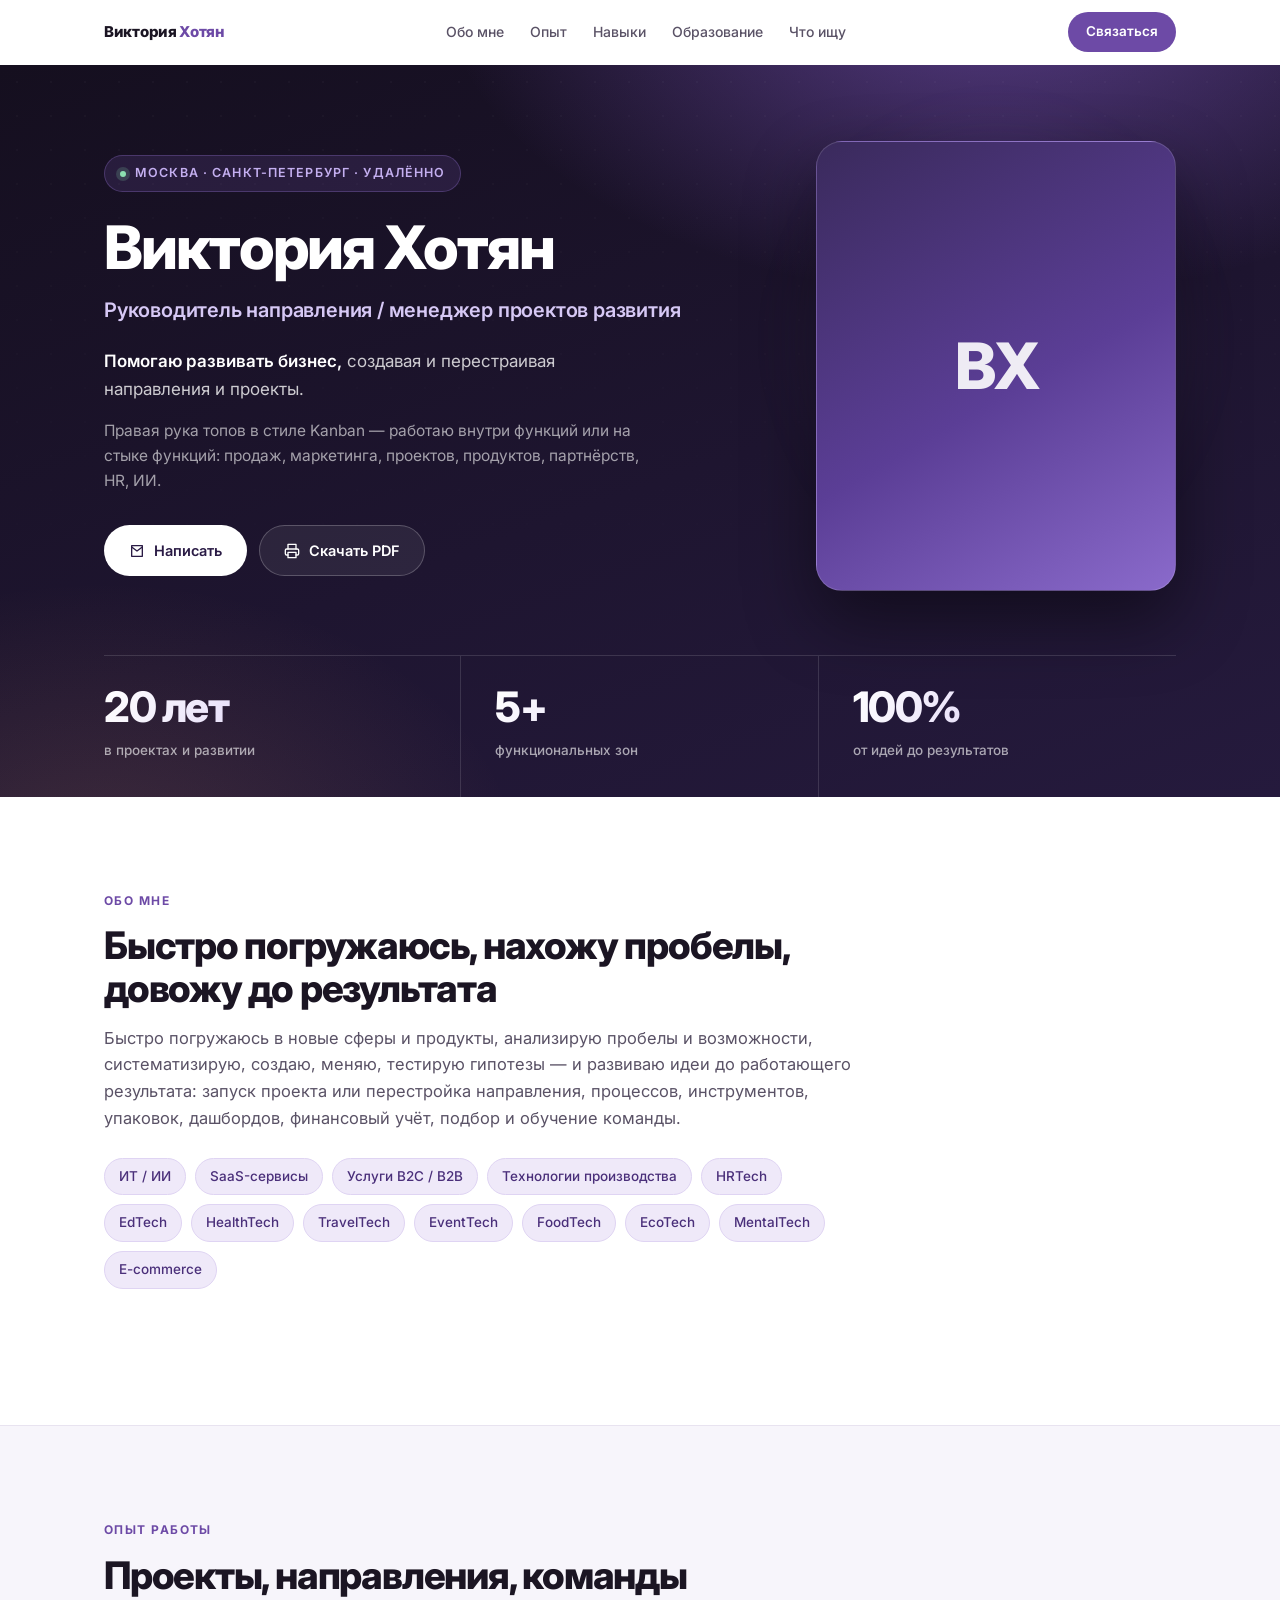
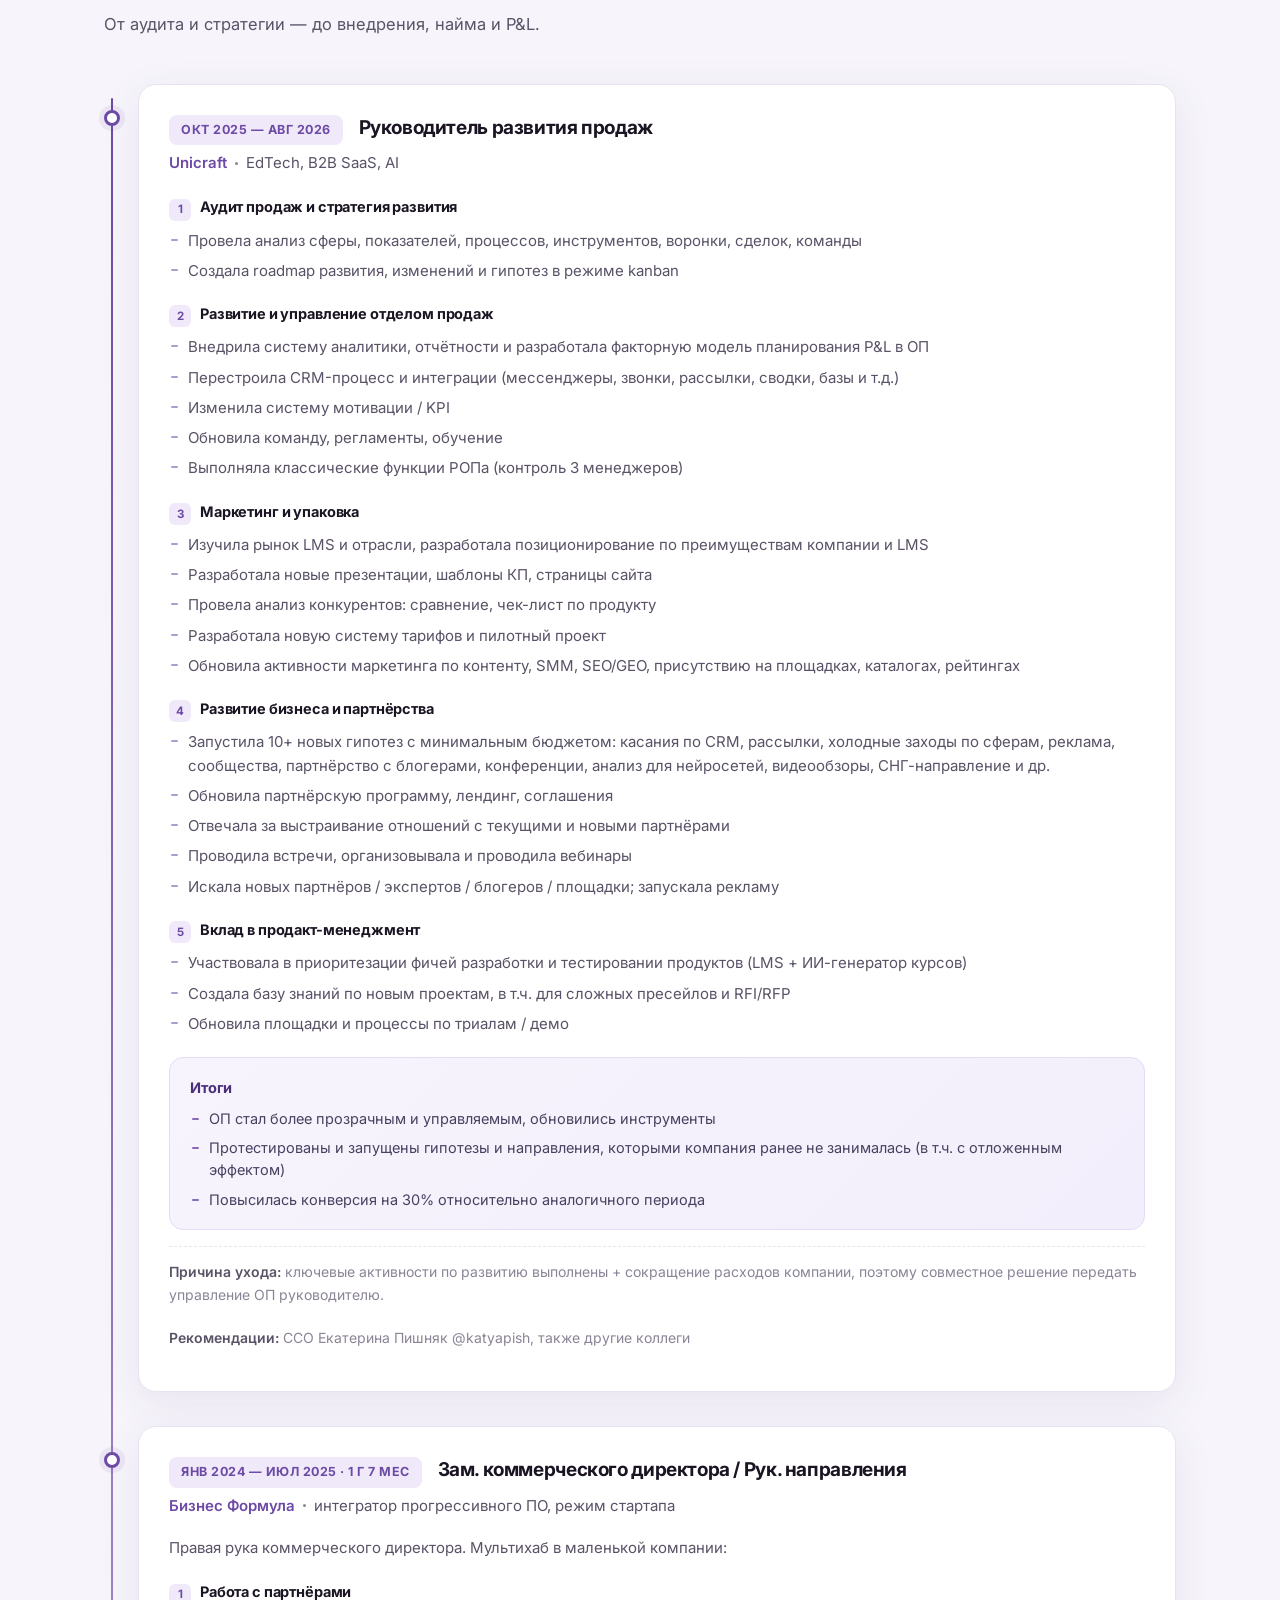
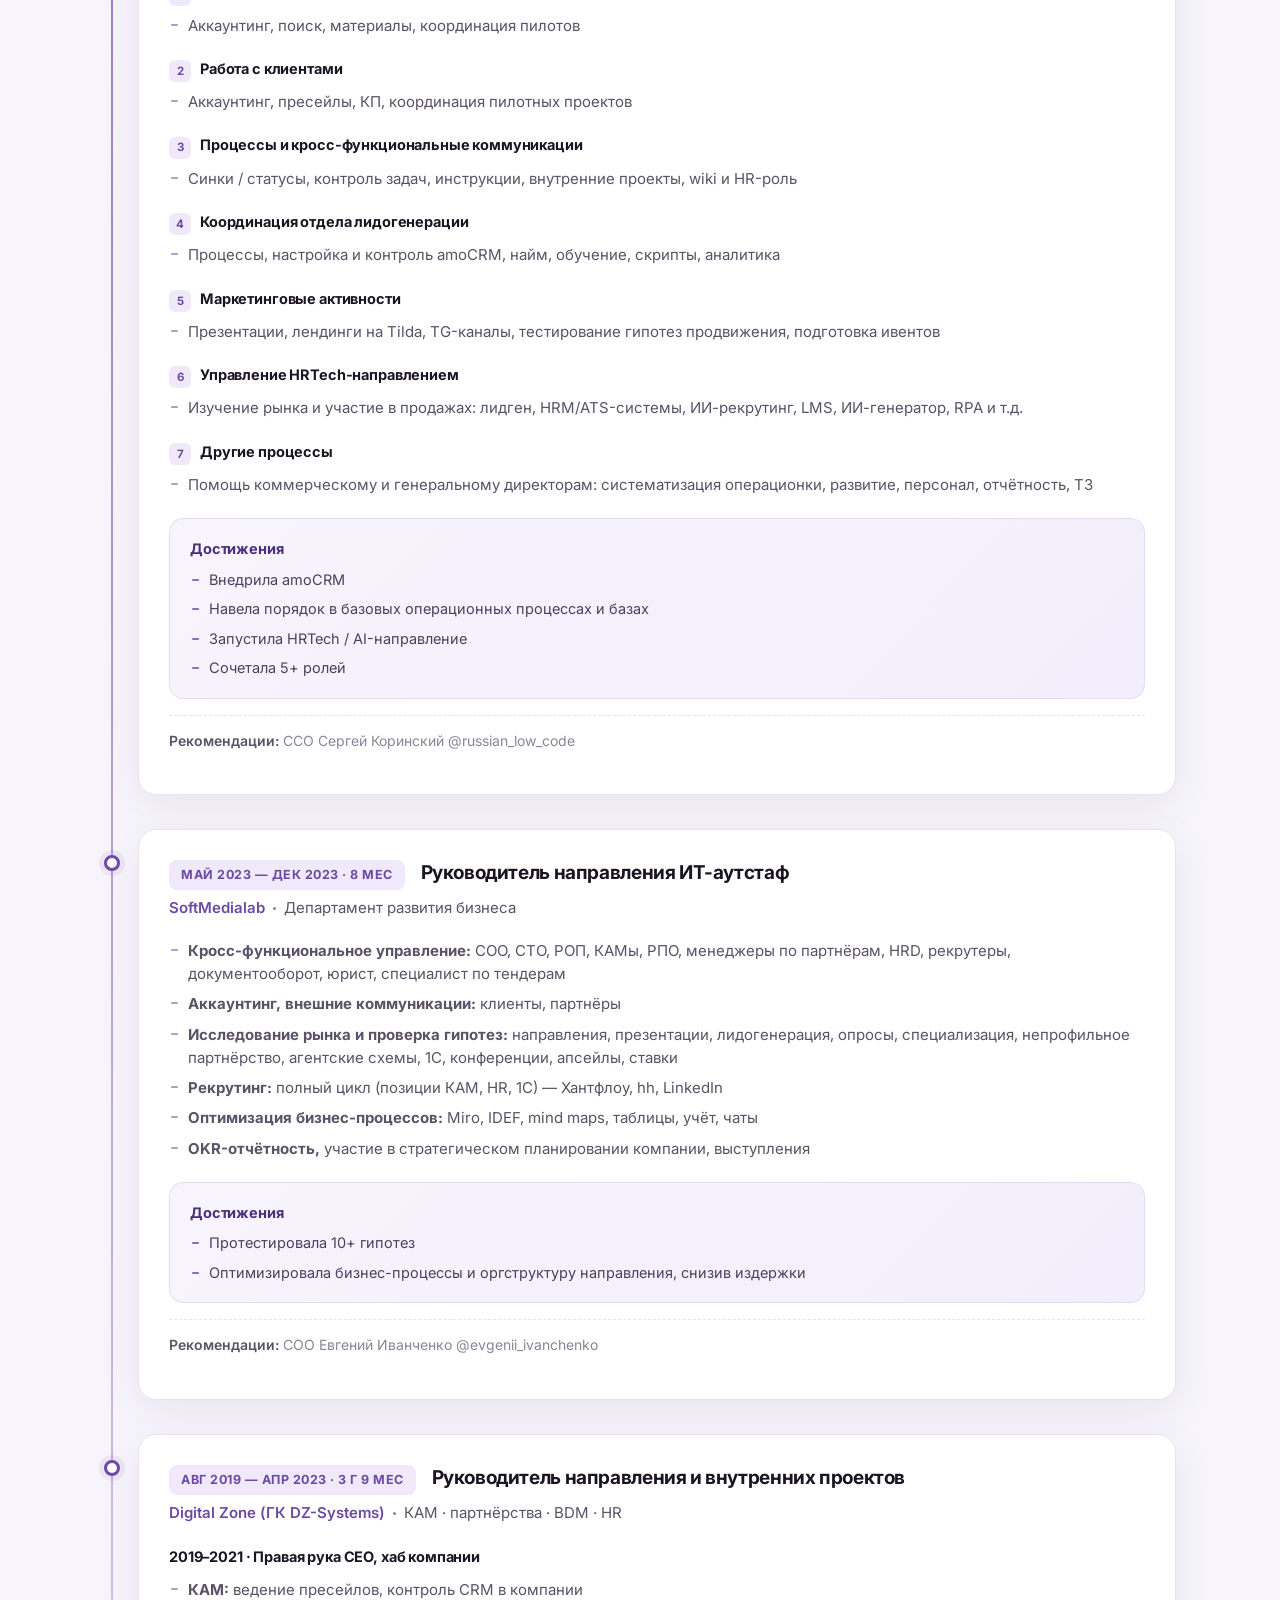
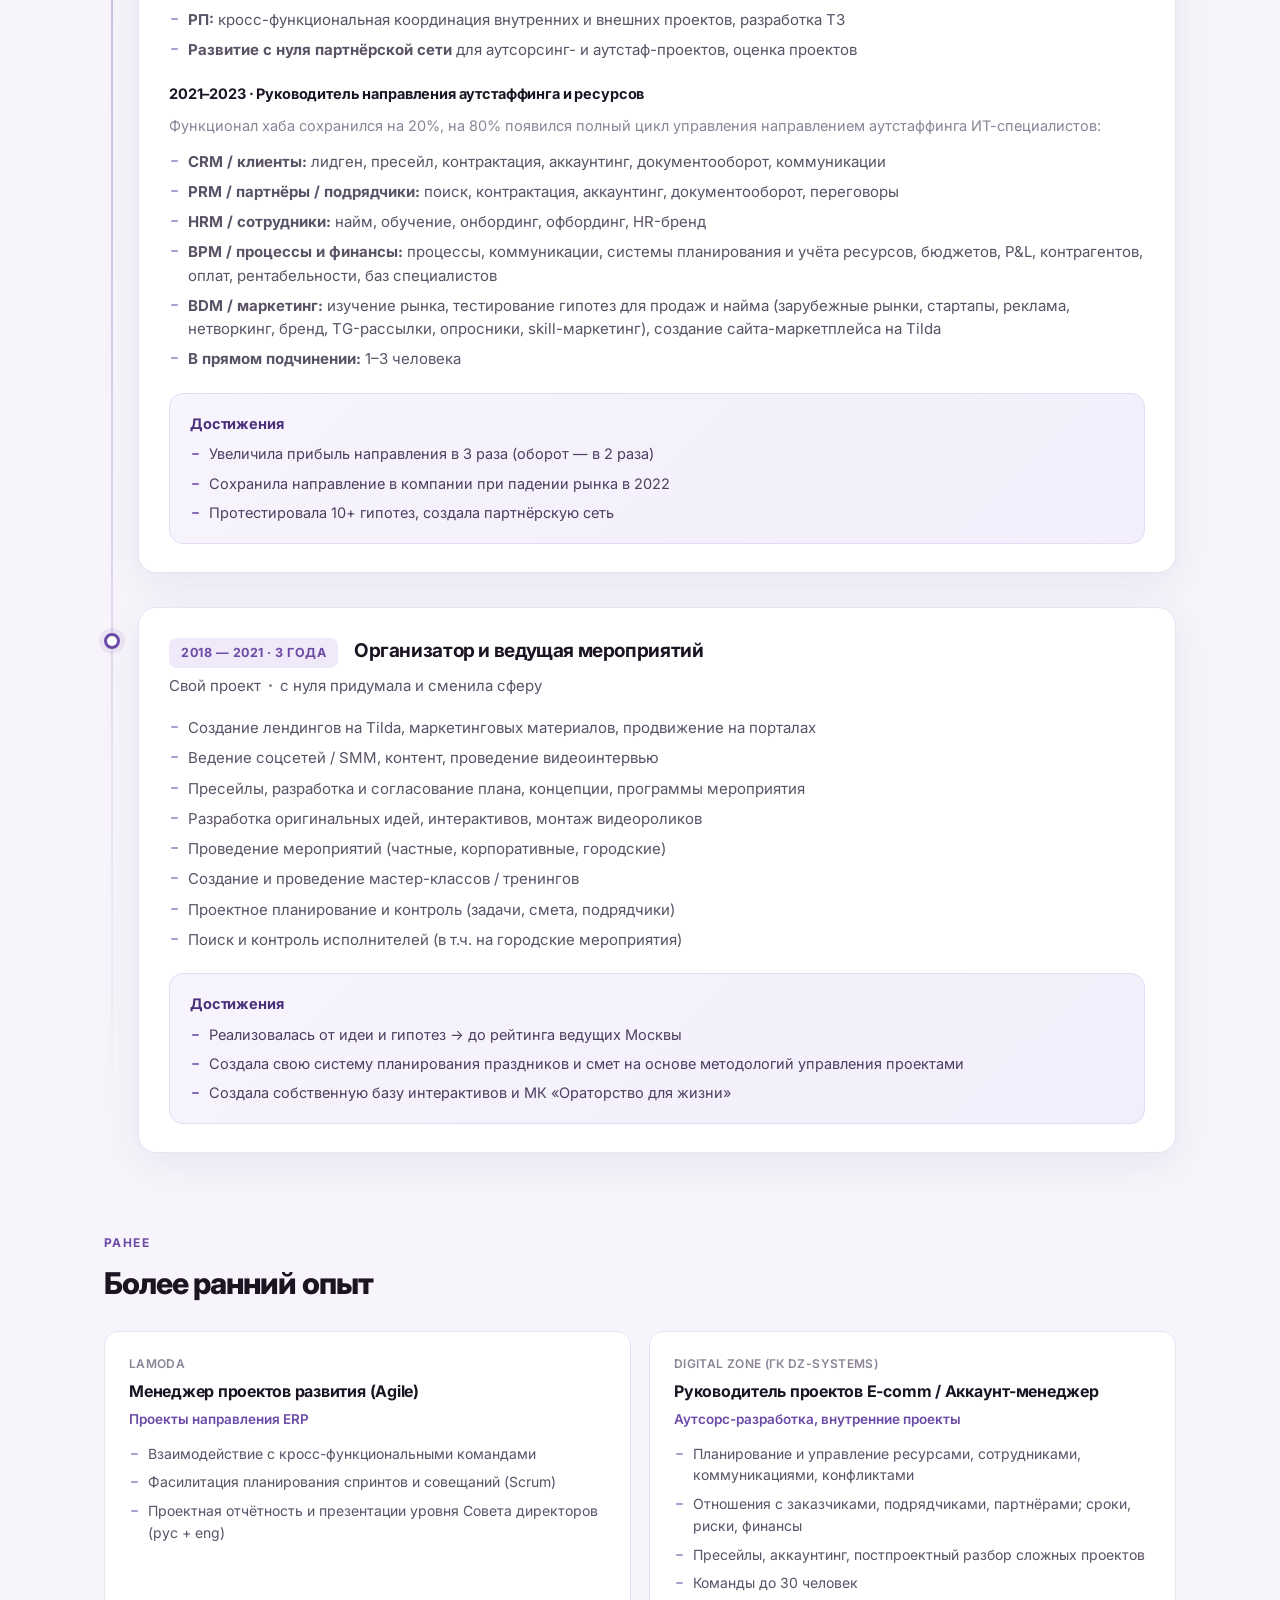
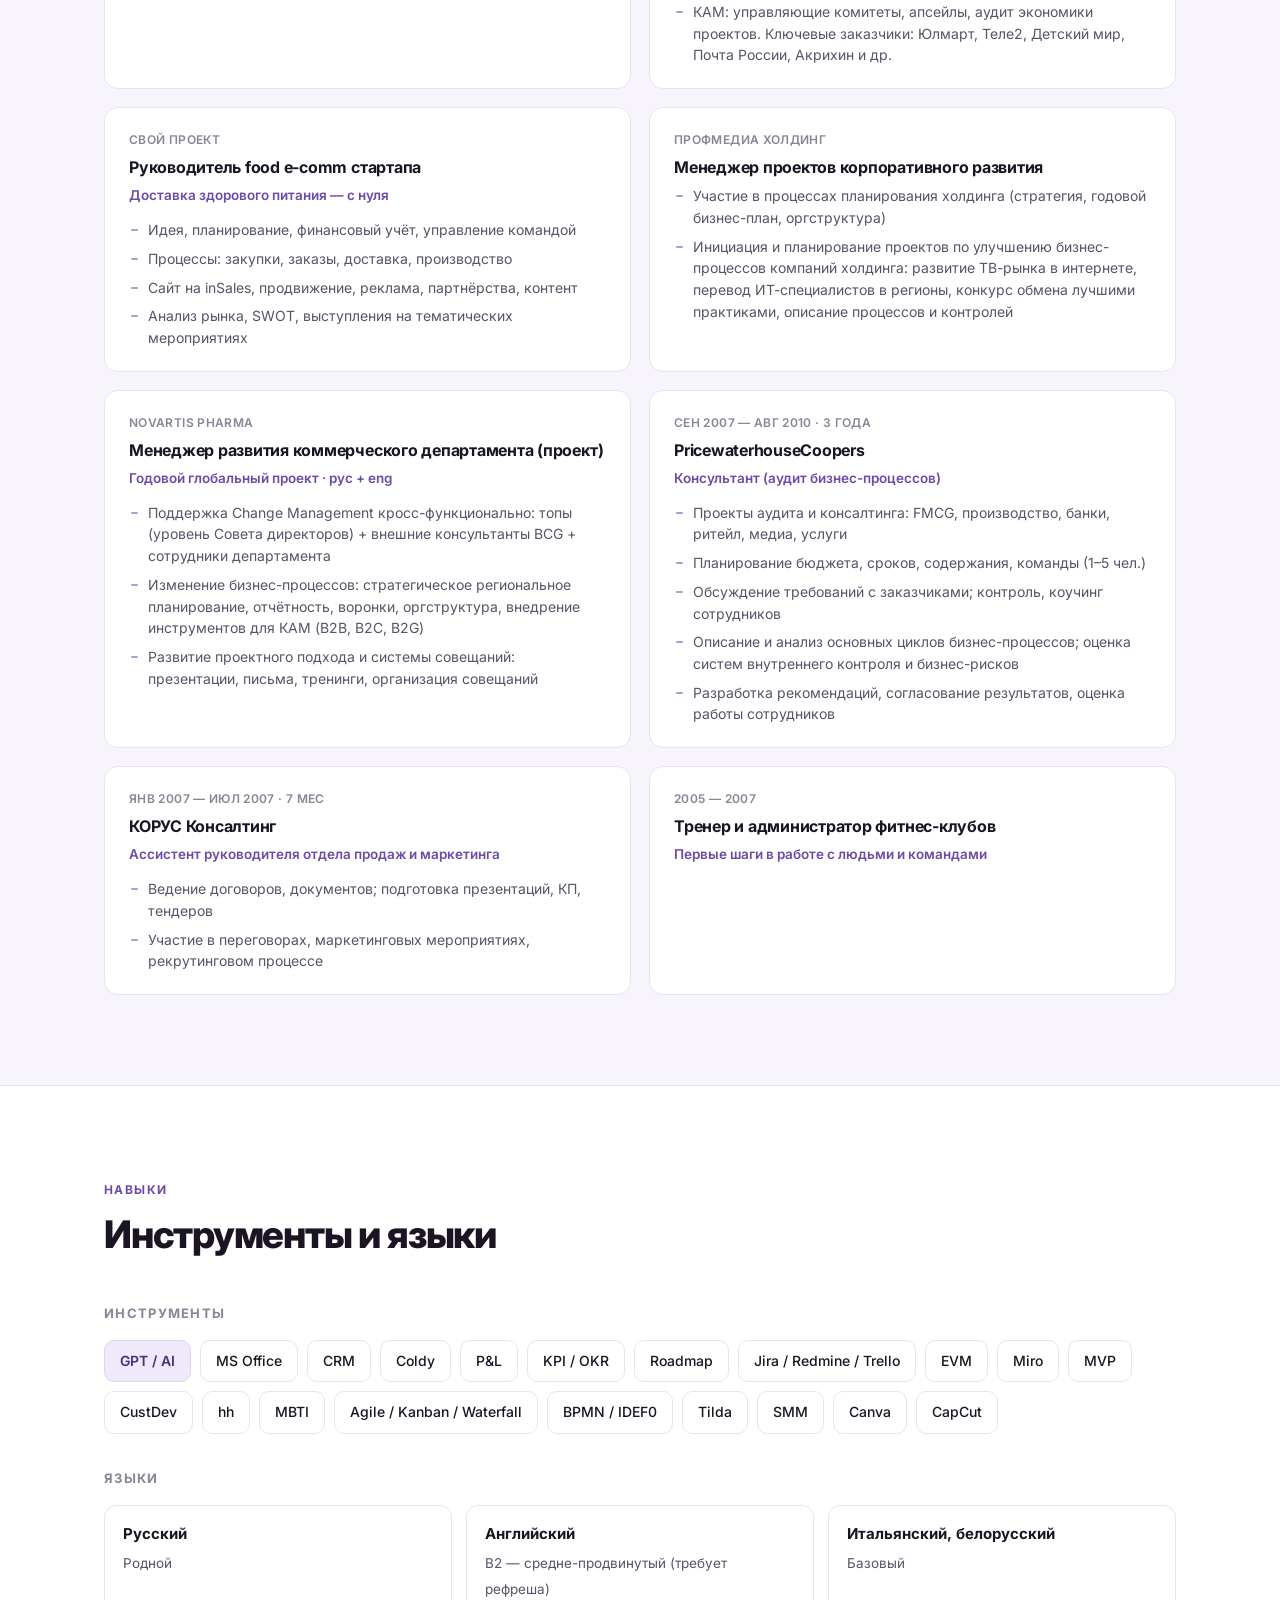
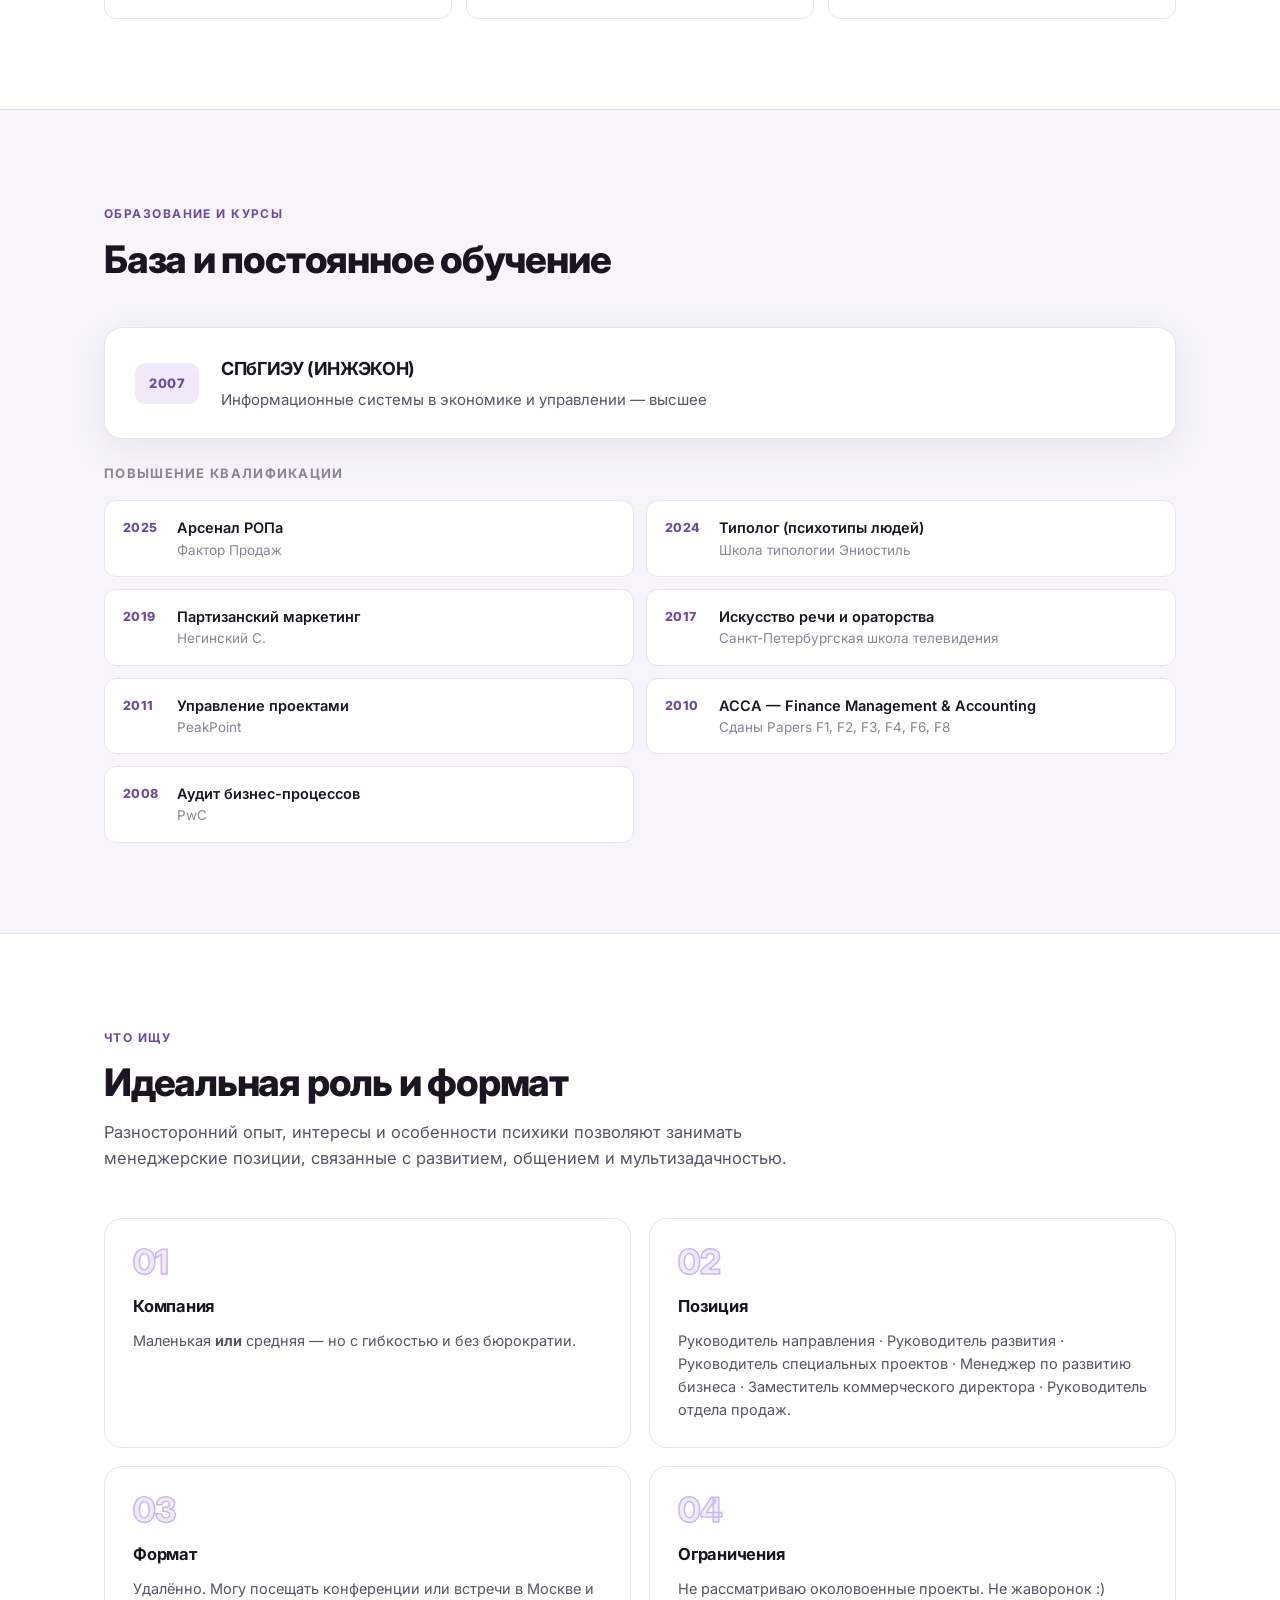
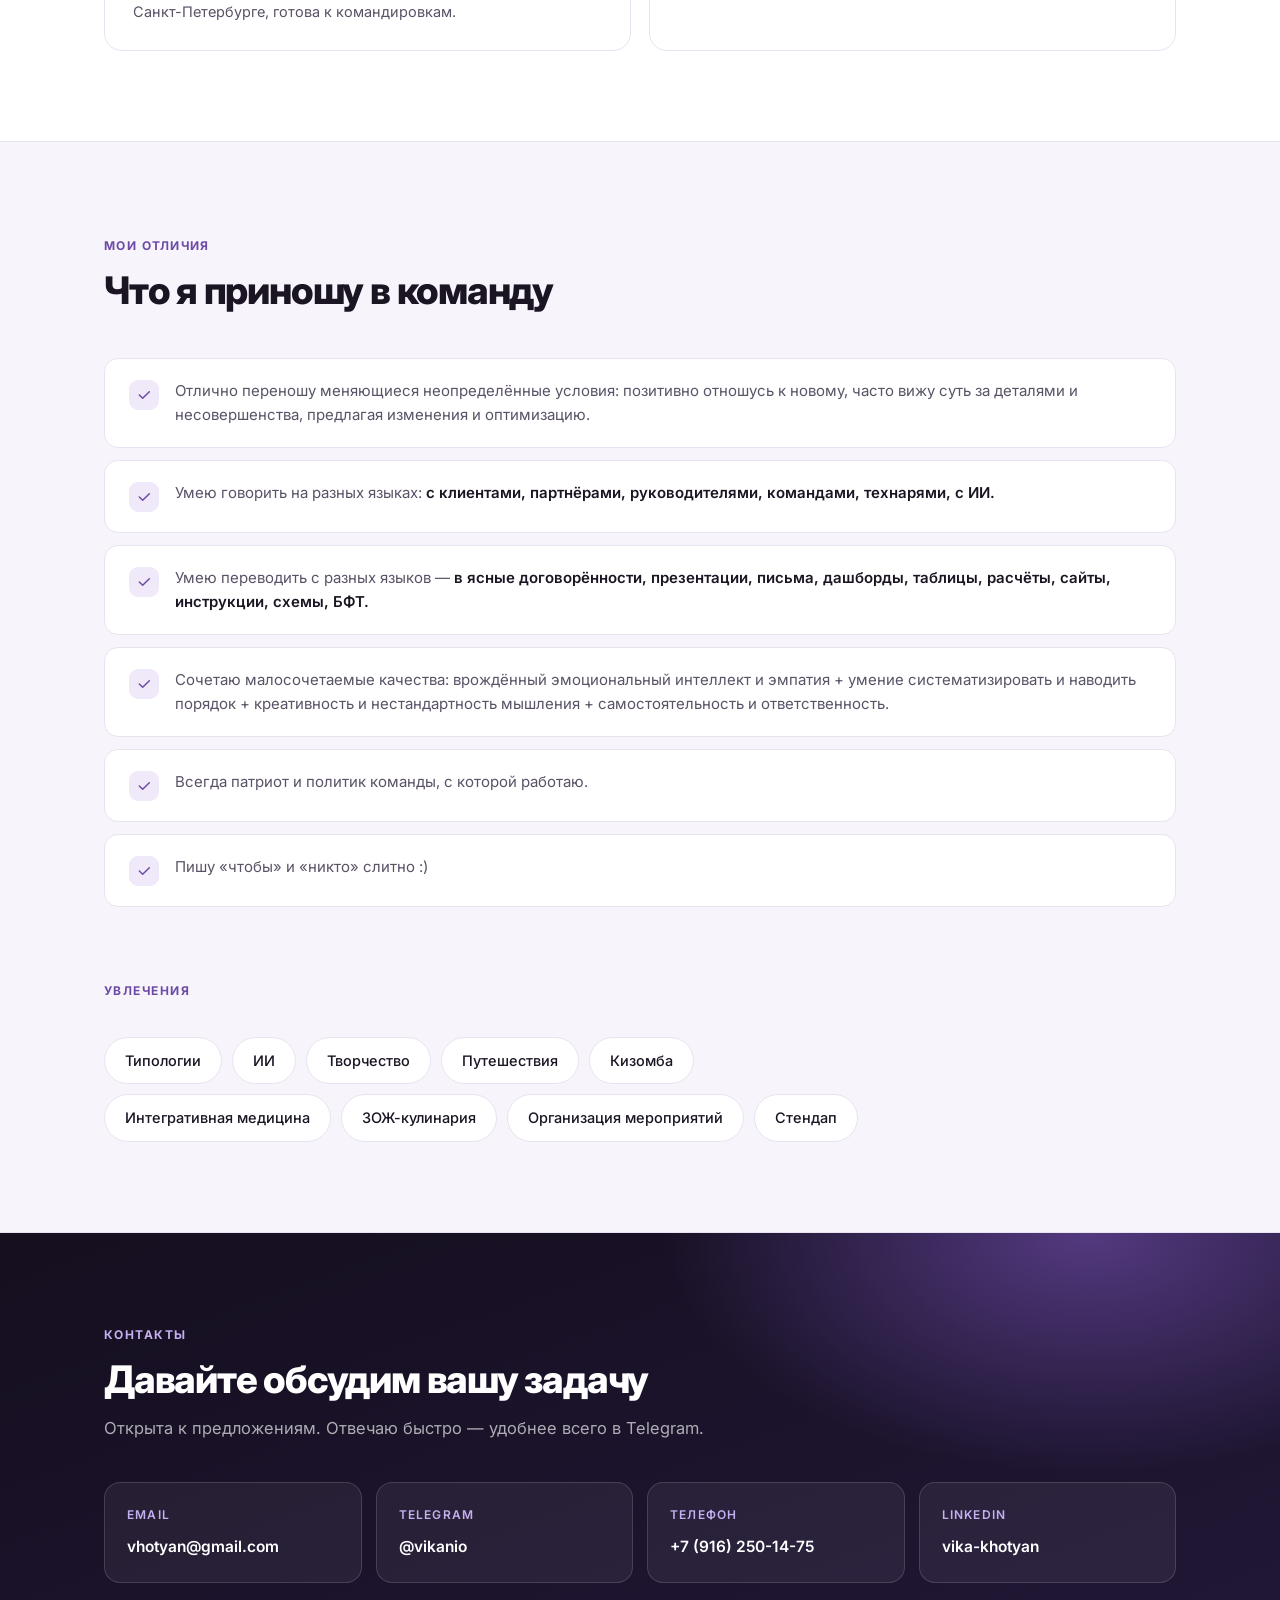
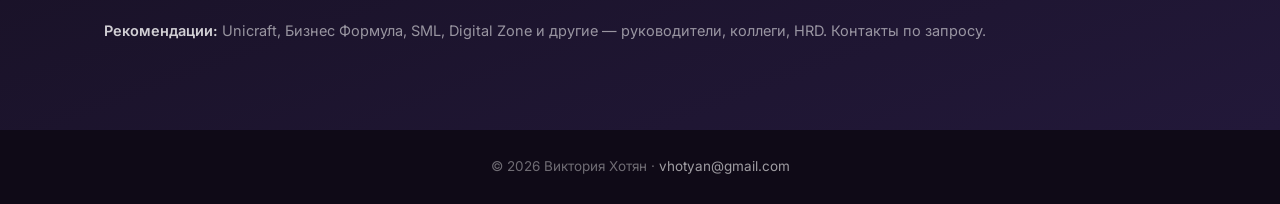
==== index.html @ 43c3c484 "Rename index.html.txt to index.html" ====
<!DOCTYPE html>
<html lang="ru">
<head>
<meta charset="utf-8">
<meta name="viewport" content="width=device-width, initial-scale=1">
<title>Виктория Хотян — руководитель направления, менеджер проектов развития</title>
<meta name="description" content="Резюме Виктории Хотян: 20 лет в проектах и развитии, 5+ функциональных зон. Руководитель направления, развитие бизнеса, продажи, партнёрства, HRTech / EdTech / AI.">
<meta name="theme-color" content="#150F1F">
<link rel="preconnect" href="https://fonts.googleapis.com">
<link rel="preconnect" href="https://fonts.gstatic.com" crossorigin>
<link href="https://fonts.googleapis.com/css2?family=Inter:wght@400;500;600;700;800&display=swap" rel="stylesheet">
<style>
  :root{
    --bg:#ffffff;
    --bg-soft:#F7F5FB;
    --ink:#1B1523;
    --ink-soft:#5A5266;
    --muted:#8B8496;
    --line:#E8E3F0;
    --violet:#6D4AA6;
    --violet-dark:#4A2F7A;
    --violet-soft:#EFE9F9;
    --accent:#E39A6B;
    --radius:18px;
    --shadow:0 10px 40px rgba(60,30,110,.08);
    --max:1120px;
  }

  *,*::before,*::after{box-sizing:border-box}
  html{scroll-behavior:smooth;scroll-padding-top:80px}
  body{
    margin:0;
    font-family:'Inter',-apple-system,BlinkMacSystemFont,'Segoe UI',Roboto,Helvetica,Arial,sans-serif;
    background:var(--bg);
    color:var(--ink);
    line-height:1.62;
    font-size:16px;
    -webkit-font-smoothing:antialiased;
    text-rendering:optimizeLegibility;
  }
  img{max-width:100%;display:block}
  a{color:inherit}

  .wrap{max-width:var(--max);margin:0 auto;padding:0 24px}

  /* ---------- NAV ---------- */
  .nav{
    position:sticky;top:0;z-index:100;
    background:rgba(255,255,255,.85);
    backdrop-filter:blur(14px);-webkit-backdrop-filter:blur(14px);
    border-bottom:1px solid transparent;
    transition:border-color .3s, box-shadow .3s;
  }
  .nav.scrolled{border-bottom-color:var(--line);box-shadow:0 4px 24px rgba(60,30,110,.06)}
  .nav-inner{display:flex;align-items:center;justify-content:space-between;height:64px;gap:20px}
  .brand{font-weight:800;letter-spacing:-.02em;font-size:15px;white-space:nowrap;text-decoration:none}
  .brand em{font-style:normal;color:var(--violet)}
  .nav-links{display:flex;gap:26px;list-style:none;margin:0;padding:0}
  .nav-links a{
    font-size:14px;font-weight:500;color:var(--ink-soft);text-decoration:none;
    transition:color .2s;position:relative;white-space:nowrap;
  }
  .nav-links a::after{
    content:'';position:absolute;left:0;right:100%;bottom:-6px;height:2px;
    background:var(--violet);border-radius:2px;transition:right .28s cubic-bezier(.2,.7,.3,1);
  }
  .nav-links a:hover{color:var(--violet)}
  .nav-links a:hover::after{right:0}
  .nav-btn{
    font-size:13.5px;font-weight:600;text-decoration:none;
    background:var(--violet);color:#fff;padding:9px 18px;border-radius:99px;
    transition:.25s;white-space:nowrap;
  }
  .nav-btn:hover{background:var(--violet-dark);transform:translateY(-1px)}

  /* ---------- HERO ---------- */
  .hero{
    position:relative;overflow:hidden;color:#fff;
    background:
      radial-gradient(900px 520px at 78% -12%, rgba(140,96,214,.55) 0%, transparent 62%),
      radial-gradient(700px 480px at 8% 110%, rgba(227,154,107,.16) 0%, transparent 60%),
      linear-gradient(160deg,#150F1F 0%,#1E1530 55%,#251A3D 100%);
    padding:76px 0 0;
  }
  .hero::after{
    content:'';position:absolute;inset:0;pointer-events:none;opacity:.5;
    background-image:radial-gradient(rgba(255,255,255,.055) 1px, transparent 1px);
    background-size:34px 34px;
    mask-image:linear-gradient(180deg,#000,transparent 78%);
    -webkit-mask-image:linear-gradient(180deg,#000,transparent 78%);
  }
  .hero-grid{
    position:relative;z-index:2;
    display:grid;grid-template-columns:1.55fr .85fr;gap:56px;align-items:center;
    padding-bottom:64px;
  }
  .eyebrow{
    display:inline-flex;align-items:center;gap:9px;
    font-size:12.5px;font-weight:600;letter-spacing:.09em;text-transform:uppercase;
    color:#C4AFF0;background:rgba(150,110,220,.14);
    border:1px solid rgba(160,125,230,.28);
    padding:7px 15px;border-radius:99px;margin-bottom:24px;
  }
  .eyebrow::before{
    content:'';width:6px;height:6px;border-radius:50%;background:#8CE0B0;
    box-shadow:0 0 0 4px rgba(140,224,176,.18);
  }
  h1{
    font-size:clamp(36px,5.2vw,60px);line-height:1.04;letter-spacing:-.035em;
    font-weight:800;margin:0 0 16px;
  }
  .role{
    font-size:clamp(16px,1.7vw,20px);font-weight:600;color:#D6C8F5;
    margin:0 0 22px;letter-spacing:-.01em;
  }
  .hero-lead{
    font-size:17px;color:rgba(255,255,255,.78);max-width:560px;margin:0 0 14px;
  }
  .hero-lead strong{color:#fff;font-weight:600}
  .hero-lead.dim{font-size:15.5px;color:rgba(255,255,255,.6);margin-bottom:32px}

  .cta{display:flex;flex-wrap:wrap;gap:12px;align-items:center}
  .btn{
    display:inline-flex;align-items:center;gap:9px;
    font-size:14.5px;font-weight:600;text-decoration:none;
    padding:13px 24px;border-radius:99px;transition:.25s;border:1px solid transparent;
  }
  .btn-primary{background:#fff;color:#2A1B45}
  .btn-primary:hover{transform:translateY(-2px);box-shadow:0 12px 30px rgba(0,0,0,.3)}
  .btn-ghost{background:rgba(255,255,255,.07);color:#fff;border-color:rgba(255,255,255,.22)}
  .btn-ghost:hover{background:rgba(255,255,255,.14);transform:translateY(-2px)}
  .btn svg{width:16px;height:16px;flex:none}

  /* photo */
  .photo-wrap{position:relative}
  .photo{
    position:relative;border-radius:26px;overflow:hidden;aspect-ratio:4/5;
    background:linear-gradient(150deg,#3A2A5C,#5B3E96 55%,#8A6ACB);
    box-shadow:0 30px 70px rgba(0,0,0,.45);
    border:1px solid rgba(255,255,255,.14);
  }
  .photo img{width:100%;height:100%;object-fit:cover}
  .photo-ph{
    position:absolute;inset:0;display:flex;align-items:center;justify-content:center;
    font-size:64px;font-weight:800;letter-spacing:-.04em;color:rgba(255,255,255,.9);
  }
  .photo-wrap::before{
    content:'';position:absolute;inset:-22px -22px 30px -22px;border-radius:34px;
    background:radial-gradient(closest-side,rgba(150,110,220,.42),transparent);
    filter:blur(28px);z-index:-1;
  }

  /* stats */
  .stats{
    position:relative;z-index:2;
    display:grid;grid-template-columns:repeat(3,1fr);
    border-top:1px solid rgba(255,255,255,.13);
  }
  .stat{padding:30px 0 34px;border-right:1px solid rgba(255,255,255,.13)}
  .stat:last-child{border-right:none}
  .stat b{
    display:block;font-size:clamp(30px,3.6vw,42px);font-weight:800;letter-spacing:-.035em;
    line-height:1;margin-bottom:9px;
    background:linear-gradient(120deg,#FFFFFF,#C4AFF0);
    -webkit-background-clip:text;background-clip:text;color:transparent;
  }
  .stat span{font-size:13.5px;color:rgba(255,255,255,.62);font-weight:500}
  .stat{padding-left:0}
  .stat + .stat{padding-left:34px}

  /* ---------- SECTIONS ---------- */
  .section{padding:90px 0}
  .section.soft{background:var(--bg-soft);border-top:1px solid var(--line);border-bottom:1px solid var(--line)}
  .sec-head{margin-bottom:46px;max-width:760px}
  .sec-label{
    display:inline-block;font-size:12px;font-weight:700;letter-spacing:.12em;
    text-transform:uppercase;color:var(--violet);margin-bottom:14px;
  }
  h2{
    font-size:clamp(26px,3.4vw,38px);line-height:1.14;letter-spacing:-.032em;
    font-weight:800;margin:0 0 14px;
  }
  .sec-sub{color:var(--ink-soft);font-size:16.5px;margin:0}

  /* about chips */
  .chips{display:flex;flex-wrap:wrap;gap:9px;margin-top:26px}
  .chip{
    font-size:13.5px;font-weight:500;color:var(--violet-dark);
    background:var(--violet-soft);border:1px solid #DFD4F3;
    padding:7px 14px;border-radius:99px;
  }

  /* timeline */
  .timeline{position:relative;padding-left:34px}
  .timeline::before{
    content:'';position:absolute;left:7px;top:14px;bottom:14px;width:2px;
    background:linear-gradient(180deg,var(--violet),#DCD3EC 85%,transparent);
    border-radius:2px;
  }
  .job{position:relative;margin-bottom:34px}
  .job:last-child{margin-bottom:0}
  .job::before{
    content:'';position:absolute;left:-34px;top:26px;width:16px;height:16px;
    border-radius:50%;background:#fff;border:3px solid var(--violet);
    box-shadow:0 0 0 5px rgba(109,74,166,.09);z-index:1;
  }
  .job.dim::before{border-color:#C3B7DA;box-shadow:0 0 0 5px rgba(109,74,166,.05)}

  .job-card{
    background:#fff;border:1px solid var(--line);border-radius:var(--radius);
    padding:28px 30px;box-shadow:var(--shadow);
    transition:transform .3s cubic-bezier(.2,.7,.3,1), box-shadow .3s;
  }
  .job-card:hover{transform:translateY(-3px);box-shadow:0 20px 52px rgba(60,30,110,.13)}
  .job-top{display:flex;flex-wrap:wrap;align-items:baseline;gap:10px 16px;margin-bottom:6px}
  .job-period{
    font-size:12.5px;font-weight:700;letter-spacing:.04em;text-transform:uppercase;
    color:var(--violet);background:var(--violet-soft);
    padding:5px 12px;border-radius:8px;white-space:nowrap;
  }
  .job-role{font-size:19px;font-weight:700;letter-spacing:-.02em;margin:0;flex:1 1 260px}
  .job-company{
    font-size:15px;color:var(--ink-soft);margin:0 0 18px;
    display:flex;flex-wrap:wrap;align-items:center;gap:8px;
  }
  .job-company a{color:var(--violet);text-decoration:none;font-weight:600}
  .job-company a:hover{text-decoration:underline}
  .dot{width:3px;height:3px;border-radius:50%;background:var(--muted);display:inline-block}

  .block{margin-top:20px}
  .block:first-of-type{margin-top:0}
  .block-title{
    font-size:14.5px;font-weight:700;letter-spacing:-.01em;color:var(--ink);
    margin:0 0 9px;display:flex;gap:9px;align-items:baseline;
  }
  .block-title .n{
    font-size:11.5px;font-weight:700;color:var(--violet);
    background:var(--violet-soft);border-radius:6px;
    min-width:22px;height:22px;display:inline-flex;align-items:center;justify-content:center;
    flex:none;transform:translateY(1px);
  }
  ul.bul{list-style:none;margin:0;padding:0}
  ul.bul li{
    position:relative;padding-left:19px;margin-bottom:7px;
    font-size:15px;color:var(--ink-soft);line-height:1.55;
  }
  ul.bul li:last-child{margin-bottom:0}
  ul.bul li::before{
    content:'';position:absolute;left:2px;top:10px;width:7px;height:2px;
    background:var(--violet);border-radius:2px;opacity:.55;
  }

  .callout{
    margin-top:22px;padding:18px 20px;border-radius:14px;
    background:linear-gradient(135deg,#F7F4FD,#F2EEFB);
    border:1px solid #E4DBF6;
  }
  .callout .block-title{margin-bottom:8px;color:var(--violet-dark)}
  .callout ul.bul li{color:#4A4060;font-size:14.5px}
  .callout ul.bul li::before{background:var(--violet);opacity:.8}

  .note{
    margin-top:16px;font-size:14px;color:var(--muted);
    padding-top:14px;border-top:1px dashed var(--line);
  }
  .note b{color:var(--ink-soft);font-weight:600}

  /* early experience grid */
  .grid-2{display:grid;grid-template-columns:repeat(2,1fr);gap:18px}
  .mini{
    background:#fff;border:1px solid var(--line);border-radius:14px;padding:22px 24px;
    transition:.3s;
  }
  .mini:hover{transform:translateY(-3px);box-shadow:var(--shadow);border-color:#DCD3EC}
  .mini h4{margin:0 0 4px;font-size:16px;font-weight:700;letter-spacing:-.015em}
  .mini .m-co{font-size:13.5px;color:var(--violet);font-weight:600;margin:0 0 12px}
  .mini ul.bul li{font-size:14px}
  .mini .m-period{font-size:12px;color:var(--muted);font-weight:600;letter-spacing:.03em;text-transform:uppercase;margin-bottom:6px;display:block}

  /* skills */
  .skill-group{margin-bottom:34px}
  .skill-group:last-child{margin-bottom:0}
  .skill-group h3{
    font-size:13px;font-weight:700;letter-spacing:.1em;text-transform:uppercase;
    color:var(--muted);margin:0 0 16px;
  }
  .tags{display:flex;flex-wrap:wrap;gap:9px}
  .tag{
    font-size:14px;font-weight:500;color:var(--ink);
    background:#fff;border:1px solid var(--line);border-radius:10px;
    padding:9px 15px;transition:.22s;cursor:default;
  }
  .tag:hover{border-color:var(--violet);color:var(--violet-dark);transform:translateY(-2px);box-shadow:0 6px 18px rgba(109,74,166,.1)}
  .tag.accent{background:var(--violet-soft);border-color:#DFD4F3;color:var(--violet-dark);font-weight:600}

  .langs{display:grid;grid-template-columns:repeat(3,1fr);gap:14px;margin-top:8px}
  .lang{background:#fff;border:1px solid var(--line);border-radius:12px;padding:16px 18px}
  .lang b{display:block;font-size:15px;font-weight:700;margin-bottom:4px}
  .lang span{font-size:13.5px;color:var(--ink-soft)}

  /* education */
  .edu-main{
    background:#fff;border:1px solid var(--line);border-radius:var(--radius);
    padding:26px 30px;box-shadow:var(--shadow);margin-bottom:24px;
    display:flex;gap:22px;align-items:center;
  }
  .edu-year{
    font-size:13px;font-weight:800;color:var(--violet);letter-spacing:.04em;
    background:var(--violet-soft);border-radius:10px;padding:10px 14px;flex:none;
  }
  .edu-main h3{margin:0 0 5px;font-size:18px;font-weight:700;letter-spacing:-.02em}
  .edu-main p{margin:0;color:var(--ink-soft);font-size:15px}

  .courses{display:grid;grid-template-columns:repeat(2,1fr);gap:12px}
  .course{
    display:flex;gap:14px;align-items:flex-start;
    background:#fff;border:1px solid var(--line);border-radius:12px;padding:16px 18px;
    transition:.25s;
  }
  .course:hover{border-color:#DCD3EC;transform:translateX(3px)}
  .course .cy{
    font-size:12.5px;font-weight:800;color:var(--violet);flex:none;
    min-width:40px;padding-top:1px;letter-spacing:.02em;
  }
  .course .ct{font-size:14.5px;line-height:1.45}
  .course .ct b{display:block;font-weight:600;color:var(--ink)}
  .course .ct span{color:var(--muted);font-size:13.5px}

  /* looking for */
  .looking{display:grid;grid-template-columns:repeat(2,1fr);gap:18px}
  .look{
    background:#fff;border:1px solid var(--line);border-radius:var(--radius);
    padding:26px 28px;position:relative;overflow:hidden;transition:.3s;
  }
  .look:hover{transform:translateY(-4px);box-shadow:var(--shadow);border-color:#DCD3EC}
  .look .ln{
    font-size:34px;font-weight:800;letter-spacing:-.04em;line-height:1;
    color:var(--violet-soft);margin-bottom:14px;
    -webkit-text-stroke:1.5px #C9B9E8;
  }
  .look h4{margin:0 0 9px;font-size:16.5px;font-weight:700;letter-spacing:-.015em}
  .look p{margin:0;font-size:14.5px;color:var(--ink-soft);line-height:1.6}

  /* differences */
  .diff{display:grid;gap:12px}
  .d-item{
    display:flex;gap:16px;align-items:flex-start;
    background:#fff;border:1px solid var(--line);border-radius:14px;padding:20px 24px;
    transition:.28s;
  }
  .d-item:hover{border-color:#DCD3EC;transform:translateX(4px);box-shadow:0 8px 26px rgba(60,30,110,.07)}
  .d-ico{
    width:30px;height:30px;border-radius:9px;flex:none;
    background:var(--violet-soft);color:var(--violet);
    display:flex;align-items:center;justify-content:center;margin-top:1px;
  }
  .d-ico svg{width:16px;height:16px}
  .d-item p{margin:0;font-size:15px;color:var(--ink-soft);line-height:1.6}
  .d-item p b{color:var(--ink);font-weight:600}

  /* hobbies */
  .hobbies{display:flex;flex-wrap:wrap;gap:10px;margin-top:22px}
  .hobby{
    font-size:14.5px;font-weight:500;background:#fff;border:1px solid var(--line);
    border-radius:99px;padding:11px 20px;transition:.25s;
  }
  .hobby:hover{border-color:var(--violet);color:var(--violet-dark);transform:translateY(-2px)}

  /* contact */
  .contact{
    background:
      radial-gradient(700px 400px at 85% 0%, rgba(140,96,214,.5) 0%, transparent 60%),
      linear-gradient(160deg,#150F1F 0%,#221839 100%);
    color:#fff;padding:88px 0;
  }
  .contact h2{color:#fff}
  .contact .sec-sub{color:rgba(255,255,255,.65)}
  .contact-grid{display:grid;grid-template-columns:repeat(4,1fr);gap:14px;margin-top:40px}
  .c-card{
    display:block;text-decoration:none;color:#fff;
    background:rgba(255,255,255,.06);border:1px solid rgba(255,255,255,.14);
    border-radius:16px;padding:22px 22px;transition:.28s;
  }
  .c-card:hover{background:rgba(255,255,255,.12);transform:translateY(-4px);border-color:rgba(196,175,240,.5)}
  .c-card span{display:block;font-size:12px;font-weight:600;letter-spacing:.1em;text-transform:uppercase;color:#C4AFF0;margin-bottom:9px}
  .c-card b{font-size:15.5px;font-weight:600;word-break:break-word;line-height:1.35}

  footer{
    background:#0F0A17;color:rgba(255,255,255,.4);
    padding:26px 0;font-size:13.5px;text-align:center;
  }
  footer a{color:rgba(255,255,255,.6);text-decoration:none}
  footer a:hover{color:#fff}

  /* reveal */
  .reveal{opacity:0;transform:translateY(20px);transition:opacity .75s cubic-bezier(.2,.7,.3,1),transform .75s cubic-bezier(.2,.7,.3,1)}
  .reveal.in{opacity:1;transform:none}

  /* ---------- RESPONSIVE ---------- */
  @media (max-width:960px){
    .hero-grid{grid-template-columns:1fr;gap:40px;padding-bottom:52px}
    .photo-wrap{max-width:300px}
    .contact-grid{grid-template-columns:repeat(2,1fr)}
    .courses{grid-template-columns:1fr}
    .langs{grid-template-columns:1fr}
  }
  @media (max-width:760px){
    .nav-links{display:none}
    .section{padding:64px 0}
    .hero{padding-top:52px}
    .stats{grid-template-columns:1fr}
    .stat{border-right:none;border-bottom:1px solid rgba(255,255,255,.13);padding:22px 0 !important}
    .stat:last-child{border-bottom:none}
    .grid-2,.looking{grid-template-columns:1fr}
    .timeline{padding-left:26px}
    .job::before{left:-26px;width:14px;height:14px;top:24px}
    .timeline::before{left:6px}
    .job-card{padding:22px 20px}
    .edu-main{flex-direction:column;align-items:flex-start;gap:14px}
    .contact-grid{grid-template-columns:1fr}
  }
  @media (max-width:420px){
    .wrap{padding:0 18px}
    .btn{padding:12px 18px;font-size:14px}
  }

  @media (prefers-reduced-motion:reduce){
    html{scroll-behavior:auto}
    .reveal{opacity:1;transform:none;transition:none}
    *{transition-duration:.01ms !important;animation-duration:.01ms !important}
  }

  /* ---------- PRINT ---------- */
  @media print{
    .nav,.cta,.hero::after,.photo-wrap::before{display:none !important}
    body{font-size:11.5pt;line-height:1.45}
    .hero{background:#fff !important;color:#000 !important;padding:0 0 16px}
    .hero-grid{grid-template-columns:1fr;padding-bottom:8px;gap:0}
    .eyebrow{color:#555;border-color:#ccc;background:none}
    h1{font-size:26pt;color:#000}
    .role{color:#333}
    .hero-lead,.hero-lead.dim{color:#333 !important}
    .stats{border-top:1px solid #ccc;color:#000}
    .stat{border-color:#ddd !important}
    .stat b{color:#000 !important;-webkit-text-fill-color:#000;background:none}
    .stat span{color:#555}
    .photo-wrap{display:none}
    .section{padding:18px 0;page-break-inside:avoid}
    .section.soft{background:#fff}
    .job-card,.mini,.look,.d-item,.course,.lang,.edu-main{box-shadow:none !important;border:1px solid #ddd !important;page-break-inside:avoid}
    .contact{background:#fff !important;color:#000 !important;padding:20px 0}
    .contact h2,.contact .sec-sub{color:#000 !important}
    .c-card{background:#fff !important;border:1px solid #ddd !important;color:#000 !important}
    .c-card span{color:#666}
    footer{display:none}
  }
</style>
</head>
<body>

<!-- ============ NAV ============ -->
<nav class="nav" id="nav">
  <div class="wrap nav-inner">
    <a href="#top" class="brand">Виктория <em>Хотян</em></a>
    <ul class="nav-links">
      <li><a href="#about">Обо мне</a></li>
      <li><a href="#experience">Опыт</a></li>
      <li><a href="#skills">Навыки</a></li>
      <li><a href="#education">Образование</a></li>
      <li><a href="#looking">Что ищу</a></li>
    </ul>
    <a href="#contact" class="nav-btn">Связаться</a>
  </div>
</nav>

<!-- ============ HERO ============ -->
<header class="hero" id="top">
  <div class="wrap hero-grid">
    <div class="hero-text">
      <span class="eyebrow">Москва · Санкт-Петербург · Удалённо</span>
      <h1>Виктория Хотян</h1>
      <p class="role">Руководитель направления / менеджер проектов развития</p>
      <p class="hero-lead"><strong>Помогаю развивать бизнес,</strong> создавая и перестраивая направления и проекты.</p>
      <p class="hero-lead dim">Правая рука топов в стиле Kanban — работаю внутри функций или на стыке функций: продаж, маркетинга, проектов, продуктов, партнёрств, HR, ИИ.</p>
      <div class="cta">
        <a href="#contact" class="btn btn-primary">
          <svg viewBox="0 0 24 24" fill="none" stroke="currentColor" stroke-width="2" stroke-linecap="round" stroke-linejoin="round"><path d="M4 4h16v16H4z"/><path d="m4 6 8 6 8-6"/></svg>
          Написать
        </a>
        <a href="#" class="btn btn-ghost" onclick="window.print();return false;">
          <svg viewBox="0 0 24 24" fill="none" stroke="currentColor" stroke-width="2" stroke-linecap="round" stroke-linejoin="round"><path d="M6 9V2h12v7"/><path d="M6 18H4a2 2 0 0 1-2-2v-5a2 2 0 0 1 2-2h16a2 2 0 0 1 2 2v5a2 2 0 0 1-2 2h-2"/><path d="M6 14h12v8H6z"/></svg>
          Скачать PDF
        </a>
      </div>
    </div>

    <div class="photo-wrap">
      <div class="photo">
        <!-- ▼▼ ЗАМЕНИТЕ ЭТОТ БЛОК НА СВОЁ ФОТО ▼▼
             <img src="vika.jpg" alt="Виктория Хотян">
        -->
        <div class="photo-ph">ВХ</div>
      </div>
    </div>
  </div>

  <div class="wrap">
    <div class="stats">
      <div class="stat"><b>20 лет</b><span>в проектах и развитии</span></div>
      <div class="stat"><b>5+</b><span>функциональных зон</span></div>
      <div class="stat"><b>100%</b><span>от идей до результатов</span></div>
    </div>
  </div>
</header>

<!-- ============ ABOUT ============ -->
<section class="section" id="about">
  <div class="wrap reveal">
    <div class="sec-head">
      <span class="sec-label">Обо мне</span>
      <h2>Быстро погружаюсь, нахожу пробелы, довожу до результата</h2>
      <p class="sec-sub">
        Быстро погружаюсь в новые сферы и продукты, анализирую пробелы и возможности,
        систематизирую, создаю, меняю, тестирую гипотезы — и развиваю идеи до работающего
        результата: запуск проекта или перестройка направления, процессов, инструментов,
        упаковок, дашбордов, финансовый учёт, подбор и обучение команды.
      </p>
      <div class="chips">
        <span class="chip">ИТ / ИИ</span>
        <span class="chip">SaaS-сервисы</span>
        <span class="chip">Услуги B2C / B2B</span>
        <span class="chip">Технологии производства</span>
        <span class="chip">HRTech</span>
        <span class="chip">EdTech</span>
        <span class="chip">HealthTech</span>
        <span class="chip">TravelTech</span>
        <span class="chip">EventTech</span>
        <span class="chip">FoodTech</span>
        <span class="chip">EcoTech</span>
        <span class="chip">MentalTech</span>
        <span class="chip">E-commerce</span>
      </div>
    </div>
  </div>
</section>

<!-- ============ EXPERIENCE ============ -->
<section class="section soft" id="experience">
  <div class="wrap">
    <div class="sec-head reveal">
      <span class="sec-label">Опыт работы</span>
      <h2>Проекты, направления, команды</h2>
      <p class="sec-sub">От аудита и стратегии — до внедрения, найма и P&amp;L.</p>
    </div>

    <div class="timeline">

      <!-- UNICRAFT -->
      <div class="job reveal">
        <div class="job-card">
          <div class="job-top">
            <span class="job-period">Окт 2025 — Авг 2026</span>
            <h3 class="job-role">Руководитель развития продаж</h3>
          </div>
          <p class="job-company">
            <a href="https://unicraft.org" target="_blank" rel="noopener">Unicraft</a>
            <i class="dot"></i> EdTech, B2B SaaS, AI
          </p>

          <div class="block">
            <p class="block-title"><span class="n">1</span> Аудит продаж и стратегия развития</p>
            <ul class="bul">
              <li>Провела анализ сферы, показателей, процессов, инструментов, воронки, сделок, команды</li>
              <li>Создала roadmap развития, изменений и гипотез в режиме kanban</li>
            </ul>
          </div>

          <div class="block">
            <p class="block-title"><span class="n">2</span> Развитие и управление отделом продаж</p>
            <ul class="bul">
              <li>Внедрила систему аналитики, отчётности и разработала факторную модель планирования P&amp;L в ОП</li>
              <li>Перестроила CRM-процесс и интеграции (мессенджеры, звонки, рассылки, сводки, базы и т.д.)</li>
              <li>Изменила систему мотивации / KPI</li>
              <li>Обновила команду, регламенты, обучение</li>
              <li>Выполняла классические функции РОПа (контроль 3 менеджеров)</li>
            </ul>
          </div>

          <div class="block">
            <p class="block-title"><span class="n">3</span> Маркетинг и упаковка</p>
            <ul class="bul">
              <li>Изучила рынок LMS и отрасли, разработала позиционирование по преимуществам компании и LMS</li>
              <li>Разработала новые презентации, шаблоны КП, страницы сайта</li>
              <li>Провела анализ конкурентов: сравнение, чек-лист по продукту</li>
              <li>Разработала новую систему тарифов и пилотный проект</li>
              <li>Обновила активности маркетинга по контенту, SMM, SEO/GEO, присутствию на площадках, каталогах, рейтингах</li>
            </ul>
          </div>

          <div class="block">
            <p class="block-title"><span class="n">4</span> Развитие бизнеса и партнёрства</p>
            <ul class="bul">
              <li>Запустила 10+ новых гипотез с минимальным бюджетом: касания по CRM, рассылки, холодные заходы по сферам, реклама, сообщества, партнёрство с блогерами, конференции, анализ для нейросетей, видеообзоры, СНГ-направление и др.</li>
              <li>Обновила партнёрскую программу, лендинг, соглашения</li>
              <li>Отвечала за выстраивание отношений с текущими и новыми партнёрами</li>
              <li>Проводила встречи, организовывала и проводила вебинары</li>
              <li>Искала новых партнёров / экспертов / блогеров / площадки; запускала рекламу</li>
            </ul>
          </div>

          <div class="block">
            <p class="block-title"><span class="n">5</span> Вклад в продакт-менеджмент</p>
            <ul class="bul">
              <li>Участвовала в приоритезации фичей разработки и тестировании продуктов (LMS + ИИ-генератор курсов)</li>
              <li>Создала базу знаний по новым проектам, в т.ч. для сложных пресейлов и RFI/RFP</li>
              <li>Обновила площадки и процессы по триалам / демо</li>
            </ul>
          </div>

          <div class="callout">
            <p class="block-title">Итоги</p>
            <ul class="bul">
              <li>ОП стал более прозрачным и управляемым, обновились инструменты</li>
              <li>Протестированы и запущены гипотезы и направления, которыми компания ранее не занималась (в т.ч. с отложенным эффектом)</li>
              <li>Повысилась конверсия на 30% относительно аналогичного периода</li>
            </ul>
          </div>

          <p class="note">
            <b>Причина ухода:</b> ключевые активности по развитию выполнены + сокращение расходов компании,
            поэтому совместное решение передать управление ОП руководителю.
          </p>
          <p class="note" style="border:none;padding-top:6px;margin-top:6px">
            <b>Рекомендации:</b> ССО Екатерина Пишняк @katyapish, также другие коллеги
          </p>
        </div>
      </div>

      <!-- БИЗНЕС ФОРМУЛА -->
      <div class="job reveal">
        <div class="job-card">
          <div class="job-top">
            <span class="job-period">Янв 2024 — Июл 2025 · 1 г 7 мес</span>
            <h3 class="job-role">Зам. коммерческого директора / Рук. направления</h3>
          </div>
          <p class="job-company">
            <a href="https://bformula.ru" target="_blank" rel="noopener">Бизнес Формула</a>
            <i class="dot"></i> интегратор прогрессивного ПО, режим стартапа
          </p>
          <p style="margin:0 0 18px;font-size:15px;color:var(--ink-soft)">
            Правая рука коммерческого директора. Мультихаб в маленькой компании:
          </p>

          <div class="block">
            <p class="block-title"><span class="n">1</span> Работа с партнёрами</p>
            <ul class="bul"><li>Аккаунтинг, поиск, материалы, координация пилотов</li></ul>
          </div>
          <div class="block">
            <p class="block-title"><span class="n">2</span> Работа с клиентами</p>
            <ul class="bul"><li>Аккаунтинг, пресейлы, КП, координация пилотных проектов</li></ul>
          </div>
          <div class="block">
            <p class="block-title"><span class="n">3</span> Процессы и кросс-функциональные коммуникации</p>
            <ul class="bul"><li>Синки / статусы, контроль задач, инструкции, внутренние проекты, wiki и HR-роль</li></ul>
          </div>
          <div class="block">
            <p class="block-title"><span class="n">4</span> Координация отдела лидогенерации</p>
            <ul class="bul"><li>Процессы, настройка и контроль amoCRM, найм, обучение, скрипты, аналитика</li></ul>
          </div>
          <div class="block">
            <p class="block-title"><span class="n">5</span> Маркетинговые активности</p>
            <ul class="bul"><li>Презентации, лендинги на Tilda, TG-каналы, тестирование гипотез продвижения, подготовка ивентов</li></ul>
          </div>
          <div class="block">
            <p class="block-title"><span class="n">6</span> Управление HRTech-направлением</p>
            <ul class="bul"><li>Изучение рынка и участие в продажах: лидген, HRM/ATS-системы, ИИ-рекрутинг, LMS, ИИ-генератор, RPA и т.д.</li></ul>
          </div>
          <div class="block">
            <p class="block-title"><span class="n">7</span> Другие процессы</p>
            <ul class="bul"><li>Помощь коммерческому и генеральному директорам: систематизация операционки, развитие, персонал, отчётность, ТЗ</li></ul>
          </div>

          <div class="callout">
            <p class="block-title">Достижения</p>
            <ul class="bul">
              <li>Внедрила amoCRM</li>
              <li>Навела порядок в базовых операционных процессах и базах</li>
              <li>Запустила HRTech / AI-направление</li>
              <li>Сочетала 5+ ролей</li>
            </ul>
          </div>
          <p class="note"><b>Рекомендации:</b> ССО Сергей Коринский @russian_low_code</p>
        </div>
      </div>

      <!-- SOFTMEDIALAB -->
      <div class="job reveal">
        <div class="job-card">
          <div class="job-top">
            <span class="job-period">Май 2023 — Дек 2023 · 8 мес</span>
            <h3 class="job-role">Руководитель направления ИТ-аутстаф</h3>
          </div>
          <p class="job-company">
            <a href="https://softmedialab.com" target="_blank" rel="noopener">SoftMedialab</a>
            <i class="dot"></i> Департамент развития бизнеса
          </p>

          <ul class="bul">
            <li><b>Кросс-функциональное управление:</b> СОО, СТО, РОП, КАМы, РПО, менеджеры по партнёрам, HRD, рекрутеры, документооборот, юрист, специалист по тендерам</li>
            <li><b>Аккаунтинг, внешние коммуникации:</b> клиенты, партнёры</li>
            <li><b>Исследование рынка и проверка гипотез:</b> направления, презентации, лидогенерация, опросы, специализация, непрофильное партнёрство, агентские схемы, 1С, конференции, апсейлы, ставки</li>
            <li><b>Рекрутинг:</b> полный цикл (позиции КАМ, HR, 1С) — Хантфлоу, hh, LinkedIn</li>
            <li><b>Оптимизация бизнес-процессов:</b> Miro, IDEF, mind maps, таблицы, учёт, чаты</li>
            <li><b>OKR-отчётность,</b> участие в стратегическом планировании компании, выступления</li>
          </ul>

          <div class="callout">
            <p class="block-title">Достижения</p>
            <ul class="bul">
              <li>Протестировала 10+ гипотез</li>
              <li>Оптимизировала бизнес-процессы и оргструктуру направления, снизив издержки</li>
            </ul>
          </div>
          <p class="note"><b>Рекомендации:</b> СОО Евгений Иванченко @evgenii_ivanchenko</p>
        </div>
      </div>

      <!-- DIGITAL ZONE -->
      <div class="job reveal">
        <div class="job-card">
          <div class="job-top">
            <span class="job-period">Авг 2019 — Апр 2023 · 3 г 9 мес</span>
            <h3 class="job-role">Руководитель направления и внутренних проектов</h3>
          </div>
          <p class="job-company">
            <a href="https://dzsystems.ru" target="_blank" rel="noopener">Digital Zone (ГК DZ-Systems)</a>
            <i class="dot"></i> КАМ · партнёрства · BDM · HR
          </p>

          <div class="block">
            <p class="block-title">2019–2021 · Правая рука CEO, хаб компании</p>
            <ul class="bul">
              <li><b>КАМ:</b> ведение пресейлов, контроль CRM в компании</li>
              <li><b>РП:</b> кросс-функциональная координация внутренних и внешних проектов, разработка ТЗ</li>
              <li><b>Развитие с нуля партнёрской сети</b> для аутсорсинг- и аутстаф-проектов, оценка проектов</li>
            </ul>
          </div>

          <div class="block">
            <p class="block-title">2021–2023 · Руководитель направления аутстаффинга и ресурсов</p>
            <p style="margin:0 0 12px;font-size:14.5px;color:var(--muted)">Функционал хаба сохранился на 20%, на 80% появился полный цикл управления направлением аутстаффинга ИТ-специалистов:</p>
            <ul class="bul">
              <li><b>CRM / клиенты:</b> лидген, пресейл, контрактация, аккаунтинг, документооборот, коммуникации</li>
              <li><b>PRM / партнёры / подрядчики:</b> поиск, контрактация, аккаунтинг, документооборот, переговоры</li>
              <li><b>HRM / сотрудники:</b> найм, обучение, онбординг, офбординг, HR-бренд</li>
              <li><b>BPM / процессы и финансы:</b> процессы, коммуникации, системы планирования и учёта ресурсов, бюджетов, P&amp;L, контрагентов, оплат, рентабельности, баз специалистов</li>
              <li><b>BDM / маркетинг:</b> изучение рынка, тестирование гипотез для продаж и найма (зарубежные рынки, стартапы, реклама, нетворкинг, бренд, TG-рассылки, опросники, skill-маркетинг), создание сайта-маркетплейса на Tilda</li>
              <li><b>В прямом подчинении:</b> 1–3 человека</li>
            </ul>
          </div>

          <div class="callout">
            <p class="block-title">Достижения</p>
            <ul class="bul">
              <li>Увеличила прибыль направления в 3 раза (оборот — в 2 раза)</li>
              <li>Сохранила направление в компании при падении рынка в 2022</li>
              <li>Протестировала 10+ гипотез, создала партнёрскую сеть</li>
            </ul>
          </div>
        </div>
      </div>

      <!-- СВОЙ ПРОЕКТ -->
      <div class="job reveal">
        <div class="job-card">
          <div class="job-top">
            <span class="job-period">2018 — 2021 · 3 года</span>
            <h3 class="job-role">Организатор и ведущая мероприятий</h3>
          </div>
          <p class="job-company">Свой проект <i class="dot"></i> с нуля придумала и сменила сферу</p>

          <ul class="bul">
            <li>Создание лендингов на Tilda, маркетинговых материалов, продвижение на порталах</li>
            <li>Ведение соцсетей / SMM, контент, проведение видеоинтервью</li>
            <li>Пресейлы, разработка и согласование плана, концепции, программы мероприятия</li>
            <li>Разработка оригинальных идей, интерактивов, монтаж видеороликов</li>
            <li>Проведение мероприятий (частные, корпоративные, городские)</li>
            <li>Создание и проведение мастер-классов / тренингов</li>
            <li>Проектное планирование и контроль (задачи, смета, подрядчики)</li>
            <li>Поиск и контроль исполнителей (в т.ч. на городские мероприятия)</li>
          </ul>

          <div class="callout">
            <p class="block-title">Достижения</p>
            <ul class="bul">
              <li>Реализовалась от идеи и гипотез → до рейтинга ведущих Москвы</li>
              <li>Создала свою систему планирования праздников и смет на основе методологий управления проектами</li>
              <li>Создала собственную базу интерактивов и МК «Ораторство для жизни»</li>
            </ul>
          </div>
        </div>
      </div>

    </div>

    <!-- EARLY EXPERIENCE -->
    <div class="sec-head reveal" style="margin-top:76px;margin-bottom:30px">
      <span class="sec-label">Ранее</span>
      <h2 style="font-size:clamp(22px,2.6vw,30px)">Более ранний опыт</h2>
    </div>

    <div class="grid-2">

      <div class="mini reveal">
        <span class="m-period">Lamoda</span>
        <h4>Менеджер проектов развития (Agile)</h4>
        <p class="m-co">Проекты направления ERP</p>
        <ul class="bul">
          <li>Взаимодействие с кросс-функциональными командами</li>
          <li>Фасилитация планирования спринтов и совещаний (Scrum)</li>
          <li>Проектная отчётность и презентации уровня Совета директоров (рус + eng)</li>
        </ul>
      </div>

      <div class="mini reveal">
        <span class="m-period">Digital Zone (ГК DZ-Systems)</span>
        <h4>Руководитель проектов E-comm / Аккаунт-менеджер</h4>
        <p class="m-co">Аутсорс-разработка, внутренние проекты</p>
        <ul class="bul">
          <li>Планирование и управление ресурсами, сотрудниками, коммуникациями, конфликтами</li>
          <li>Отношения с заказчиками, подрядчиками, партнёрами; сроки, риски, финансы</li>
          <li>Пресейлы, аккаунтинг, постпроектный разбор сложных проектов</li>
          <li>Команды до 30 человек</li>
          <li>КАМ: управляющие комитеты, апсейлы, аудит экономики проектов. Ключевые заказчики: Юлмарт, Теле2, Детский мир, Почта России, Акрихин и др.</li>
        </ul>
      </div>

      <div class="mini reveal">
        <span class="m-period">Свой проект</span>
        <h4>Руководитель food e-comm стартапа</h4>
        <p class="m-co">Доставка здорового питания — с нуля</p>
        <ul class="bul">
          <li>Идея, планирование, финансовый учёт, управление командой</li>
          <li>Процессы: закупки, заказы, доставка, производство</li>
          <li>Сайт на inSales, продвижение, реклама, партнёрства, контент</li>
          <li>Анализ рынка, SWOT, выступления на тематических мероприятиях</li>
        </ul>
      </div>

      <div class="mini reveal">
        <span class="m-period">ПрофМедиа Холдинг</span>
        <h4>Менеджер проектов корпоративного развития</h4>
        <ul class="bul">
          <li>Участие в процессах планирования холдинга (стратегия, годовой бизнес-план, оргструктура)</li>
          <li>Инициация и планирование проектов по улучшению бизнес-процессов компаний холдинга: развитие ТВ-рынка в интернете, перевод ИТ-специалистов в регионы, конкурс обмена лучшими практиками, описание процессов и контролей</li>
        </ul>
      </div>

      <div class="mini reveal">
        <span class="m-period">Novartis Pharma</span>
        <h4>Менеджер развития коммерческого департамента (проект)</h4>
        <p class="m-co">Годовой глобальный проект · рус + eng</p>
        <ul class="bul">
          <li>Поддержка Change Management кросс-функционально: топы (уровень Совета директоров) + внешние консультанты BCG + сотрудники департамента</li>
          <li>Изменение бизнес-процессов: стратегическое региональное планирование, отчётность, воронки, оргструктура, внедрение инструментов для КАМ (B2B, B2C, B2G)</li>
          <li>Развитие проектного подхода и системы совещаний: презентации, письма, тренинги, организация совещаний</li>
        </ul>
      </div>

      <div class="mini reveal">
        <span class="m-period">Сен 2007 — Авг 2010 · 3 года</span>
        <h4>PricewaterhouseCoopers</h4>
        <p class="m-co">Консультант (аудит бизнес-процессов)</p>
        <ul class="bul">
          <li>Проекты аудита и консалтинга: FMCG, производство, банки, ритейл, медиа, услуги</li>
          <li>Планирование бюджета, сроков, содержания, команды (1–5 чел.)</li>
          <li>Обсуждение требований с заказчиками; контроль, коучинг сотрудников</li>
          <li>Описание и анализ основных циклов бизнес-процессов; оценка систем внутреннего контроля и бизнес-рисков</li>
          <li>Разработка рекомендаций, согласование результатов, оценка работы сотрудников</li>
        </ul>
      </div>

      <div class="mini reveal">
        <span class="m-period">Янв 2007 — Июл 2007 · 7 мес</span>
        <h4>КОРУС Консалтинг</h4>
        <p class="m-co">Ассистент руководителя отдела продаж и маркетинга</p>
        <ul class="bul">
          <li>Ведение договоров, документов; подготовка презентаций, КП, тендеров</li>
          <li>Участие в переговорах, маркетинговых мероприятиях, рекрутинговом процессе</li>
        </ul>
      </div>

      <div class="mini reveal">
        <span class="m-period">2005 — 2007</span>
        <h4>Тренер и администратор фитнес-клубов</h4>
        <p class="m-co">Первые шаги в работе с людьми и командами</p>
      </div>

    </div>
  </div>
</section>

<!-- ============ SKILLS ============ -->
<section class="section" id="skills">
  <div class="wrap reveal">
    <div class="sec-head">
      <span class="sec-label">Навыки</span>
      <h2>Инструменты и языки</h2>
    </div>

    <div class="skill-group">
      <h3>Инструменты</h3>
      <div class="tags">
        <span class="tag accent">GPT / AI</span>
        <span class="tag">MS Office</span>
        <span class="tag">CRM</span>
        <span class="tag">Coldy</span>
        <span class="tag">P&amp;L</span>
        <span class="tag">KPI / OKR</span>
        <span class="tag">Roadmap</span>
        <span class="tag">Jira / Redmine / Trello</span>
        <span class="tag">EVM</span>
        <span class="tag">Miro</span>
        <span class="tag">MVP</span>
        <span class="tag">CustDev</span>
        <span class="tag">hh</span>
        <span class="tag">MBTI</span>
        <span class="tag">Agile / Kanban / Waterfall</span>
        <span class="tag">BPMN / IDEF0</span>
        <span class="tag">Tilda</span>
        <span class="tag">SMM</span>
        <span class="tag">Canva</span>
        <span class="tag">CapCut</span>
      </div>
    </div>

    <div class="skill-group">
      <h3>Языки</h3>
      <div class="langs">
        <div class="lang"><b>Русский</b><span>Родной</span></div>
        <div class="lang"><b>Английский</b><span>B2 — средне-продвинутый (требует рефреша)</span></div>
        <div class="lang"><b>Итальянский, белорусский</b><span>Базовый</span></div>
      </div>
    </div>
  </div>
</section>

<!-- ============ EDUCATION ============ -->
<section class="section soft" id="education">
  <div class="wrap reveal">
    <div class="sec-head">
      <span class="sec-label">Образование и курсы</span>
      <h2>База и постоянное обучение</h2>
    </div>

    <div class="edu-main">
      <span class="edu-year">2007</span>
      <div>
        <h3>СПбГИЭУ (ИНЖЭКОН)</h3>
        <p>Информационные системы в экономике и управлении — высшее</p>
      </div>
    </div>

    <div class="skill-group" style="margin-bottom:0">
      <h3>Повышение квалификации</h3>
      <div class="courses">
        <div class="course"><span class="cy">2025</span><span class="ct"><b>Арсенал РОПа</b><span>Фактор Продаж</span></span></div>
        <div class="course"><span class="cy">2024</span><span class="ct"><b>Типолог (психотипы людей)</b><span>Школа типологии Эниостиль</span></span></div>
        <div class="course"><span class="cy">2019</span><span class="ct"><b>Партизанский маркетинг</b><span>Негинский С.</span></span></div>
        <div class="course"><span class="cy">2017</span><span class="ct"><b>Искусство речи и ораторства</b><span>Санкт-Петербургская школа телевидения</span></span></div>
        <div class="course"><span class="cy">2011</span><span class="ct"><b>Управление проектами</b><span>PeakPoint</span></span></div>
        <div class="course"><span class="cy">2010</span><span class="ct"><b>ACCA — Finance Management &amp; Accounting</b><span>Сданы Papers F1, F2, F3, F4, F6, F8</span></span></div>
        <div class="course"><span class="cy">2008</span><span class="ct"><b>Аудит бизнес-процессов</b><span>PwC</span></span></div>
      </div>
    </div>
  </div>
</section>

<!-- ============ LOOKING FOR ============ -->
<section class="section" id="looking">
  <div class="wrap reveal">
    <div class="sec-head">
      <span class="sec-label">Что ищу</span>
      <h2>Идеальная роль и формат</h2>
      <p class="sec-sub">
        Разносторонний опыт, интересы и особенности психики позволяют занимать менеджерские позиции,
        связанные с развитием, общением и мультизадачностью.
      </p>
    </div>

    <div class="looking">
      <div class="look">
        <div class="ln">01</div>
        <h4>Компания</h4>
        <p>Маленькая <b>или</b> средняя — но с гибкостью и без бюрократии.</p>
      </div>
      <div class="look">
        <div class="ln">02</div>
        <h4>Позиция</h4>
        <p>Руководитель направления · Руководитель развития · Руководитель специальных проектов · Менеджер по развитию бизнеса · Заместитель коммерческого директора · Руководитель отдела продаж.</p>
      </div>
      <div class="look">
        <div class="ln">03</div>
        <h4>Формат</h4>
        <p>Удалённо. Могу посещать конференции или встречи в Москве и Санкт-Петербурге, готова к командировкам.</p>
      </div>
      <div class="look">
        <div class="ln">04</div>
        <h4>Ограничения</h4>
        <p>Не рассматриваю околовоенные проекты. Не жаворонок :)</p>
      </div>
    </div>
  </div>
</section>

<!-- ============ DIFFERENCES ============ -->
<section class="section soft" id="diff">
  <div class="wrap reveal">
    <div class="sec-head">
      <span class="sec-label">Мои отличия</span>
      <h2>Что я приношу в команду</h2>
    </div>

    <div class="diff">
      <div class="d-item">
        <span class="d-ico"><svg viewBox="0 0 24 24" fill="none" stroke="currentColor" stroke-width="2.2" stroke-linecap="round" stroke-linejoin="round"><path d="m5 12 5 5L20 7"/></svg></span>
        <p>Отлично переношу меняющиеся неопределённые условия: позитивно отношусь к новому, часто вижу суть за деталями и несовершенства, предлагая изменения и оптимизацию.</p>
      </div>
      <div class="d-item">
        <span class="d-ico"><svg viewBox="0 0 24 24" fill="none" stroke="currentColor" stroke-width="2.2" stroke-linecap="round" stroke-linejoin="round"><path d="m5 12 5 5L20 7"/></svg></span>
        <p>Умею говорить на разных языках: <b>с клиентами, партнёрами, руководителями, командами, технарями, с ИИ.</b></p>
      </div>
      <div class="d-item">
        <span class="d-ico"><svg viewBox="0 0 24 24" fill="none" stroke="currentColor" stroke-width="2.2" stroke-linecap="round" stroke-linejoin="round"><path d="m5 12 5 5L20 7"/></svg></span>
        <p>Умею переводить с разных языков — <b>в ясные договорённости, презентации, письма, дашборды, таблицы, расчёты, сайты, инструкции, схемы, БФТ.</b></p>
      </div>
      <div class="d-item">
        <span class="d-ico"><svg viewBox="0 0 24 24" fill="none" stroke="currentColor" stroke-width="2.2" stroke-linecap="round" stroke-linejoin="round"><path d="m5 12 5 5L20 7"/></svg></span>
        <p>Сочетаю малосочетаемые качества: врождённый эмоциональный интеллект и эмпатия + умение систематизировать и наводить порядок + креативность и нестандартность мышления + самостоятельность и ответственность.</p>
      </div>
      <div class="d-item">
        <span class="d-ico"><svg viewBox="0 0 24 24" fill="none" stroke="currentColor" stroke-width="2.2" stroke-linecap="round" stroke-linejoin="round"><path d="m5 12 5 5L20 7"/></svg></span>
        <p>Всегда патриот и политик команды, с которой работаю.</p>
      </div>
      <div class="d-item">
        <span class="d-ico"><svg viewBox="0 0 24 24" fill="none" stroke="currentColor" stroke-width="2.2" stroke-linecap="round" stroke-linejoin="round"><path d="m5 12 5 5L20 7"/></svg></span>
        <p>Пишу «чтобы» и «никто» слитно :)</p>
      </div>
    </div>

    <div class="sec-head" style="margin-top:70px;margin-bottom:0">
      <span class="sec-label">Увлечения</span>
      <div class="hobbies">
        <span class="hobby">Типологии</span>
        <span class="hobby">ИИ</span>
        <span class="hobby">Творчество</span>
        <span class="hobby">Путешествия</span>
        <span class="hobby">Кизомба</span>
        <span class="hobby">Интегративная медицина</span>
        <span class="hobby">ЗОЖ-кулинария</span>
        <span class="hobby">Организация мероприятий</span>
        <span class="hobby">Стендап</span>
      </div>
    </div>
  </div>
</section>

<!-- ============ CONTACT ============ -->
<section class="contact" id="contact">
  <div class="wrap reveal">
    <div class="sec-head" style="margin-bottom:0">
      <span class="sec-label" style="color:#C4AFF0">Контакты</span>
      <h2>Давайте обсудим вашу задачу</h2>
      <p class="sec-sub">Открыта к предложениям. Отвечаю быстро — удобнее всего в Telegram.</p>
    </div>

    <div class="contact-grid">
      <a class="c-card" href="mailto:vhotyan@gmail.com">
        <span>Email</span>
        <b>vhotyan@gmail.com</b>
      </a>
      <a class="c-card" href="https://t.me/vikanio" target="_blank" rel="noopener">
        <span>Telegram</span>
        <b>@vikanio</b>
      </a>
      <a class="c-card" href="tel:+79162501475">
        <span>Телефон</span>
        <b>+7 (916) 250-14-75</b>
      </a>
      <a class="c-card" href="https://linkedin.com/in/vika-khotyan-68131515/" target="_blank" rel="noopener">
        <span>LinkedIn</span>
        <b>vika-khotyan</b>
      </a>
    </div>

    <p style="margin:36px 0 0;font-size:14.5px;color:rgba(255,255,255,.55)">
      <b style="color:rgba(255,255,255,.8);font-weight:600">Рекомендации:</b>
      Unicraft, Бизнес Формула, SML, Digital Zone и другие — руководители, коллеги, HRD. Контакты по запросу.
    </p>
  </div>
</section>

<footer>
  <div class="wrap">
    © <span id="year">2026</span> Виктория Хотян · <a href="mailto:vhotyan@gmail.com">vhotyan@gmail.com</a>
  </div>
</footer>

<script>
  // Sticky nav shadow
  const nav = document.getElementById('nav');
  const onScroll = () => nav.classList.toggle('scrolled', window.scrollY > 8);
  window.addEventListener('scroll', onScroll, {passive:true});
  onScroll();

  // Scroll reveal
  const items = document.querySelectorAll('.reveal');
  if ('IntersectionObserver' in window) {
    const io = new IntersectionObserver((entries) => {
      entries.forEach(e => {
        if (e.isIntersecting) { e.target.classList.add('in'); io.unobserve(e.target); }
      });
    }, {threshold: 0.08, rootMargin: '0px 0px -60px 0px'});
    items.forEach(el => io.observe(el));
  } else {
    items.forEach(el => el.classList.add('in'));
  }

  // Year
  document.getElementById('year').textContent = new Date().getFullYear();
</script>
</body>
</html>
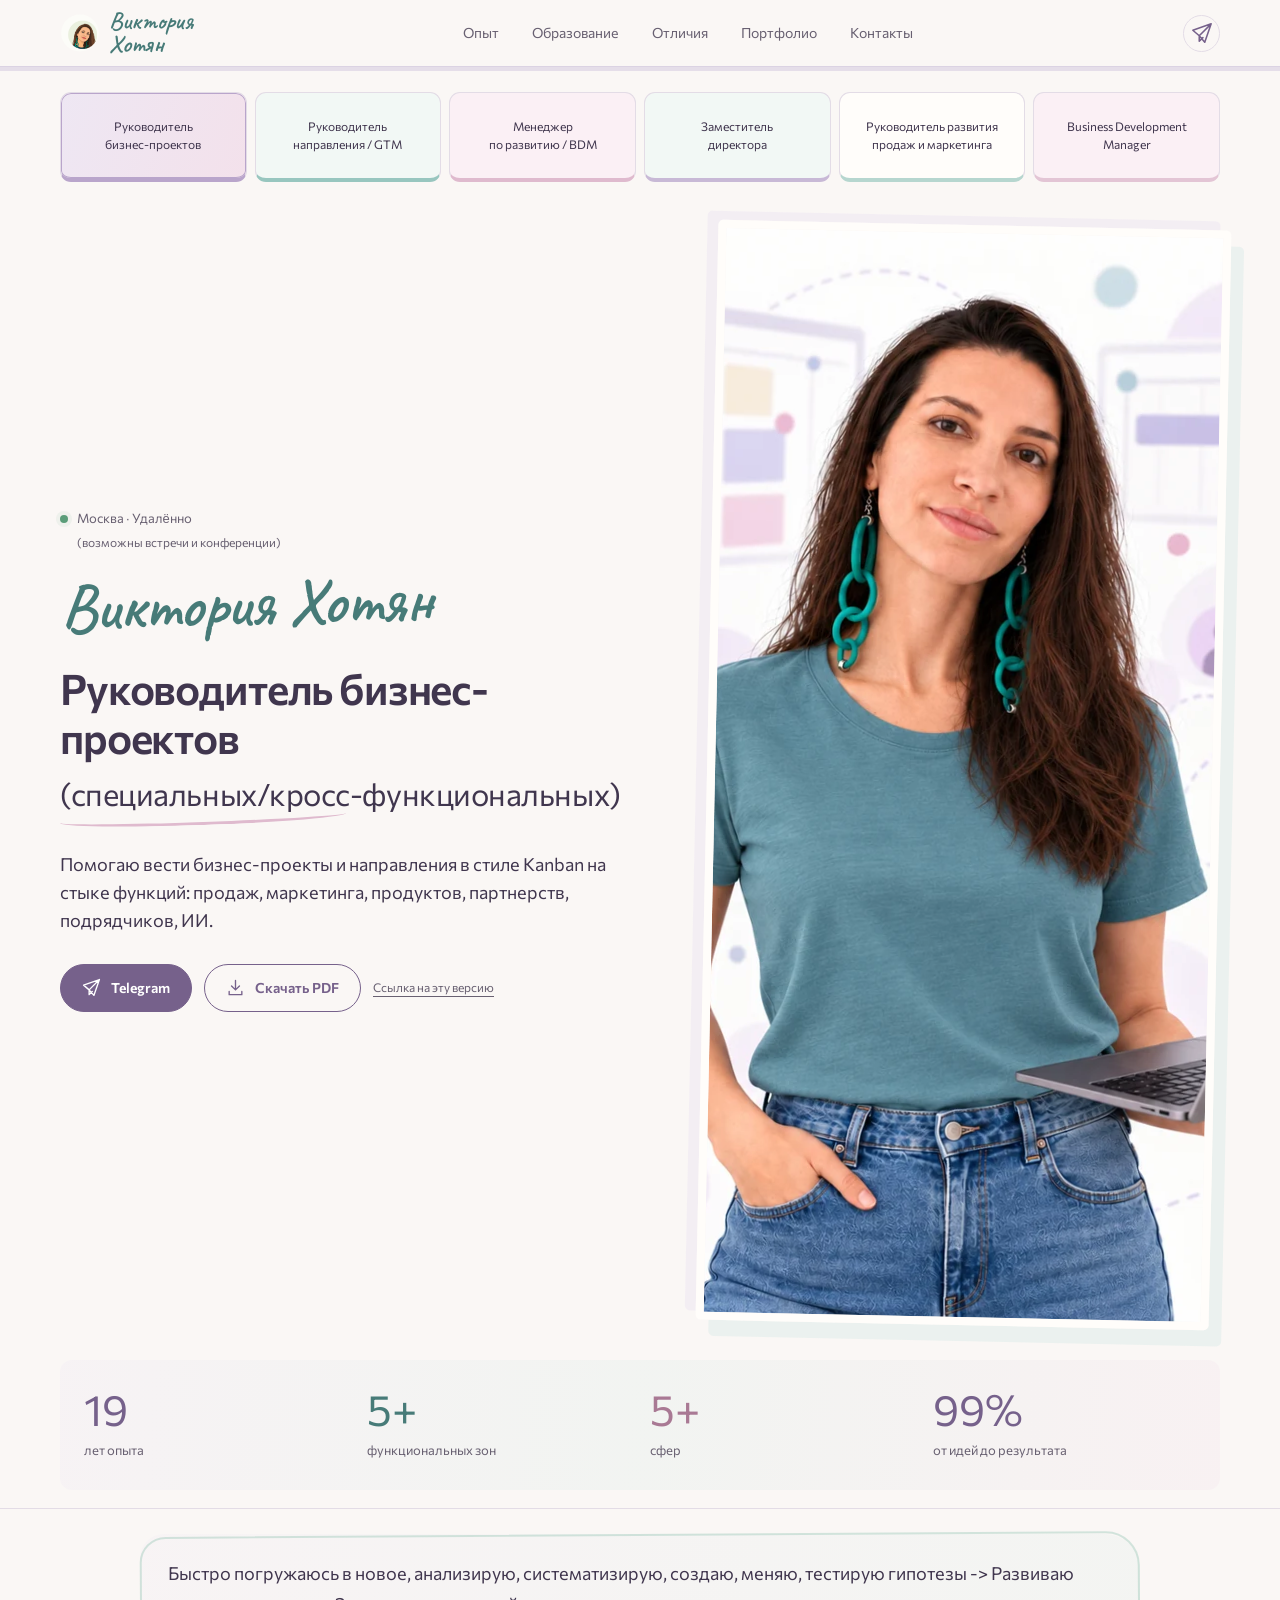
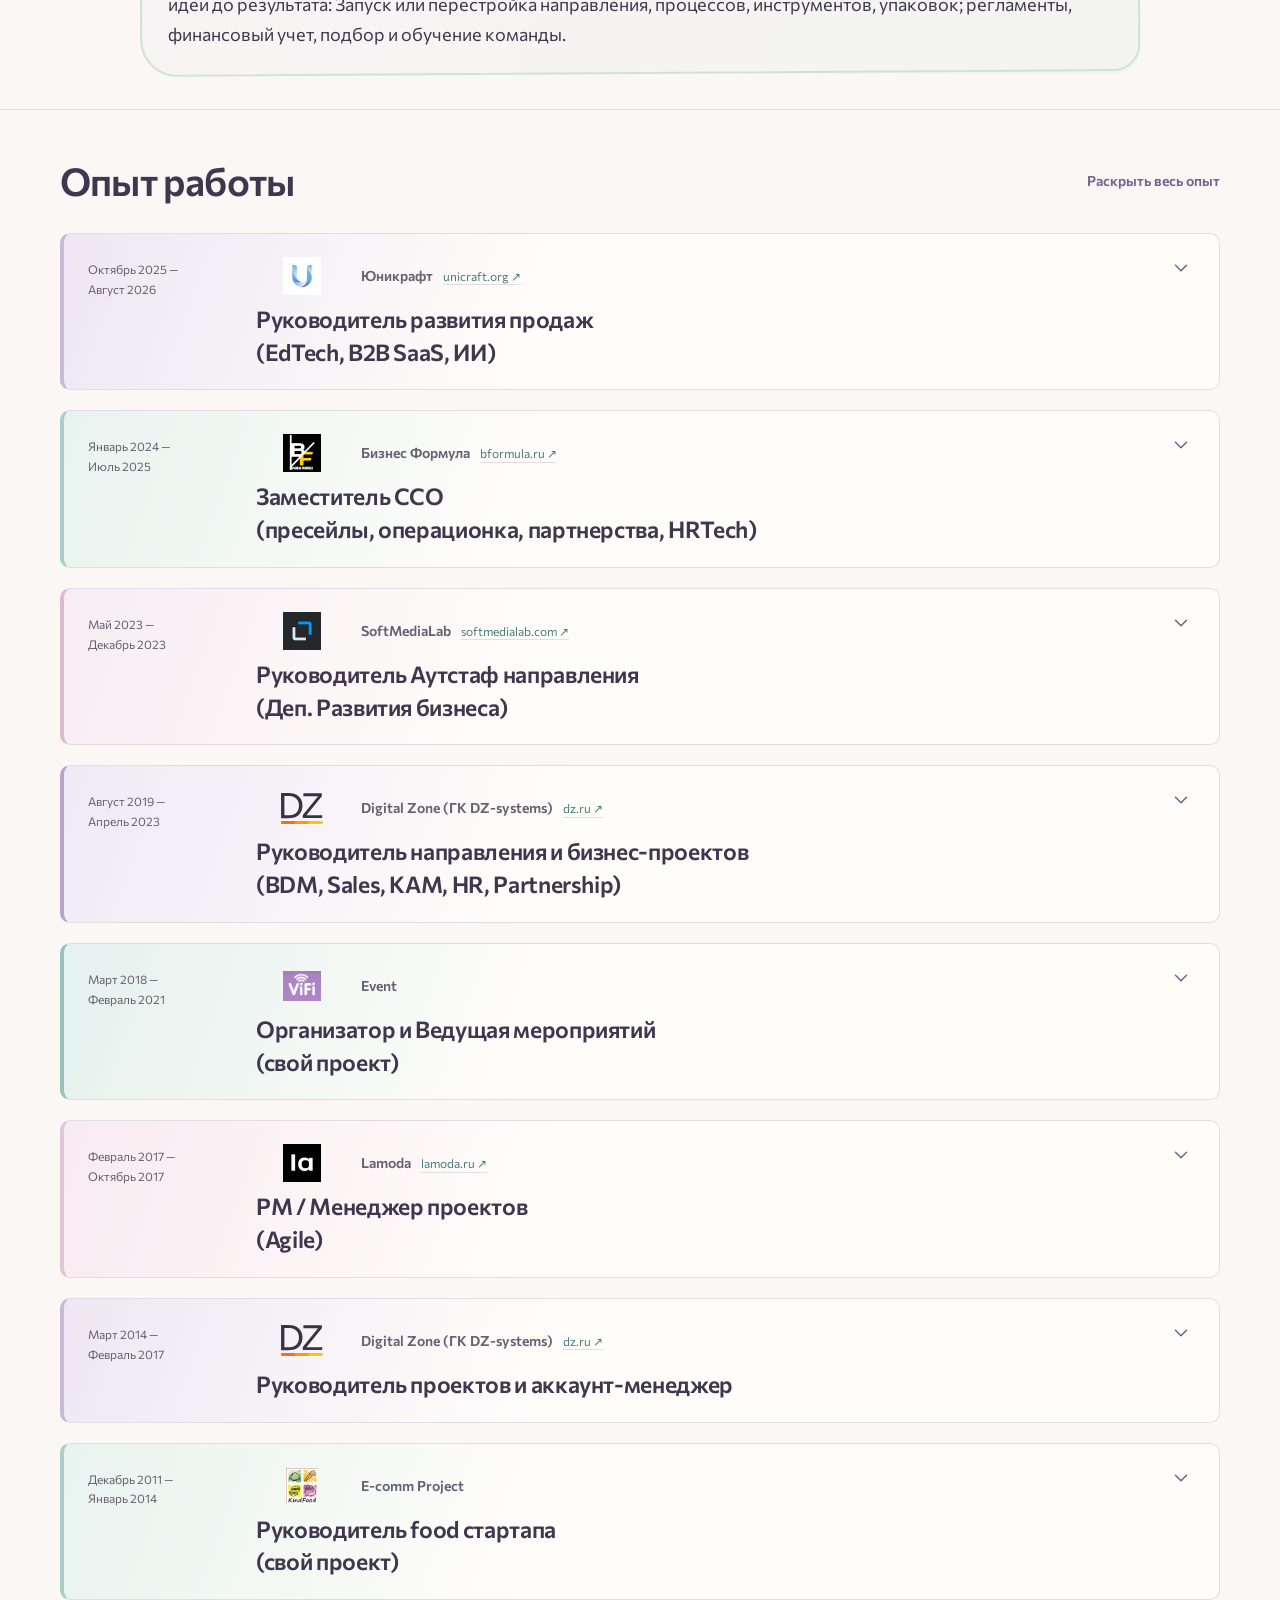
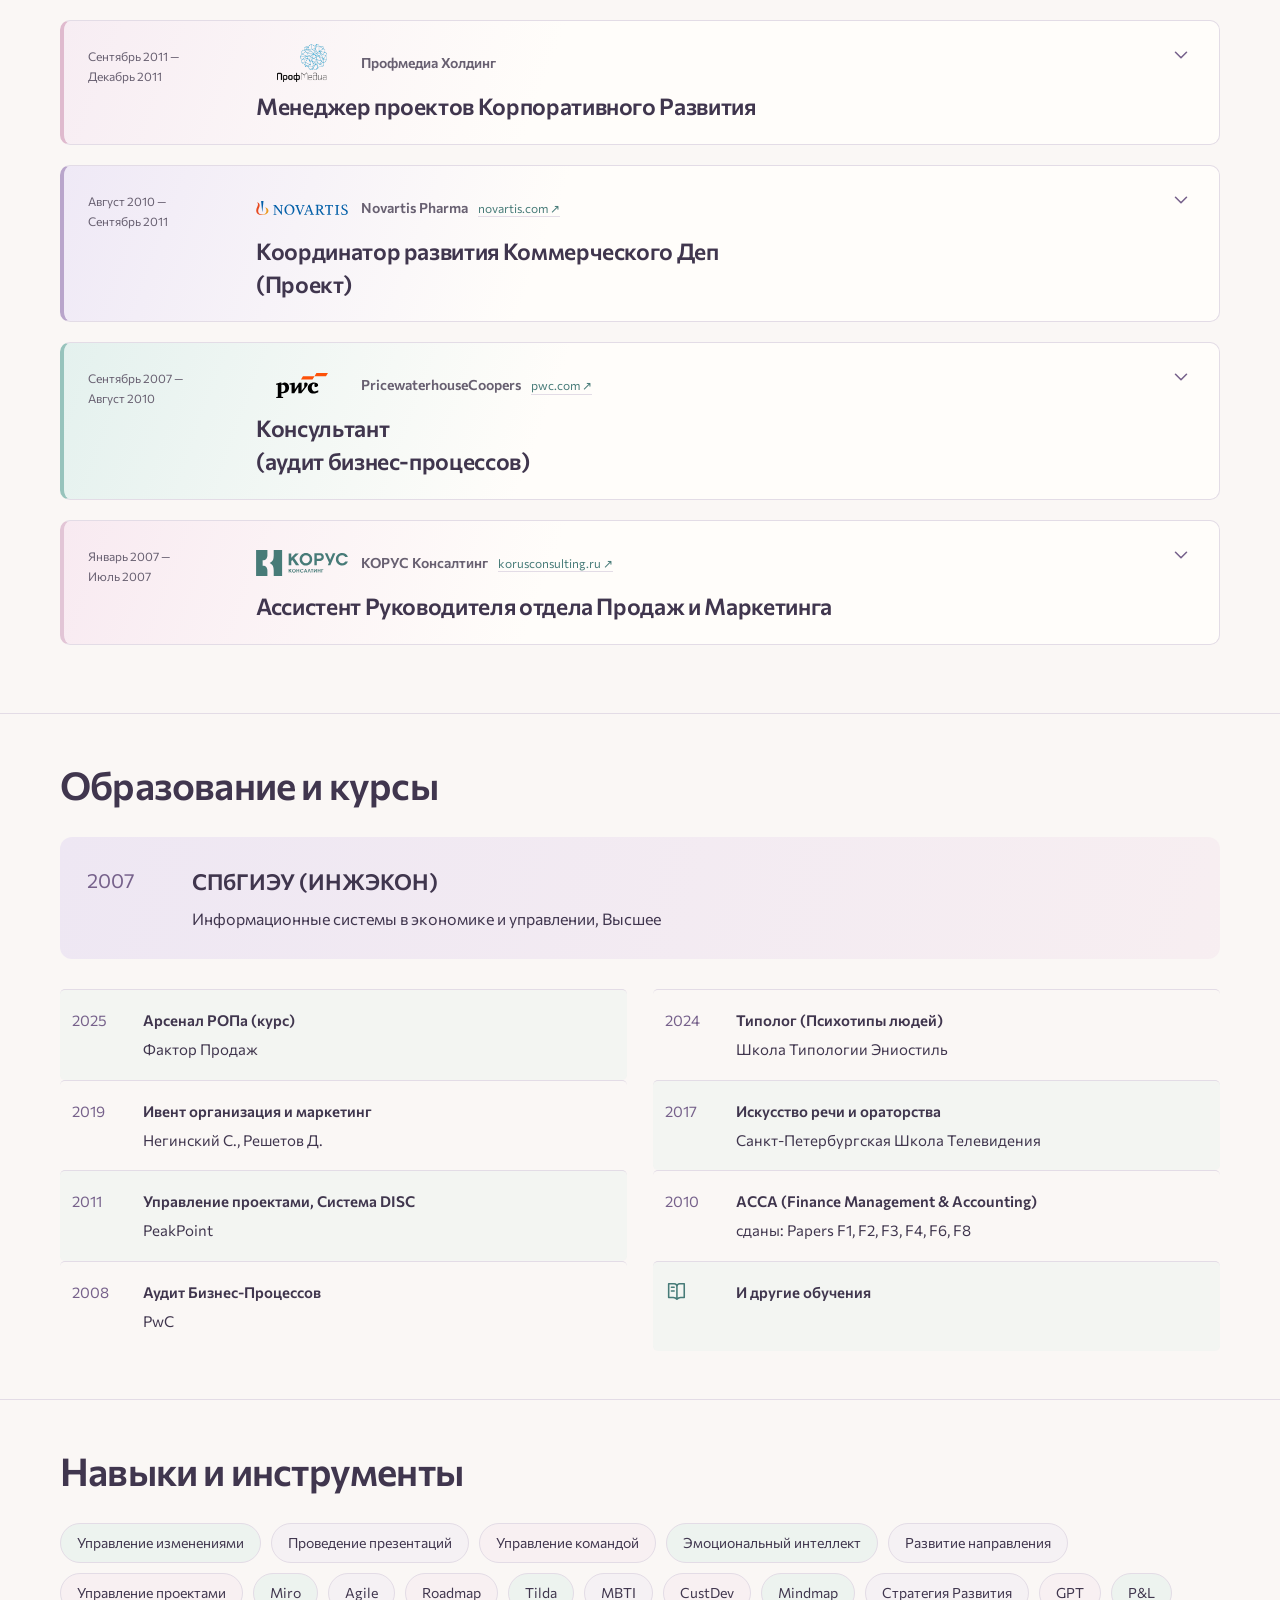
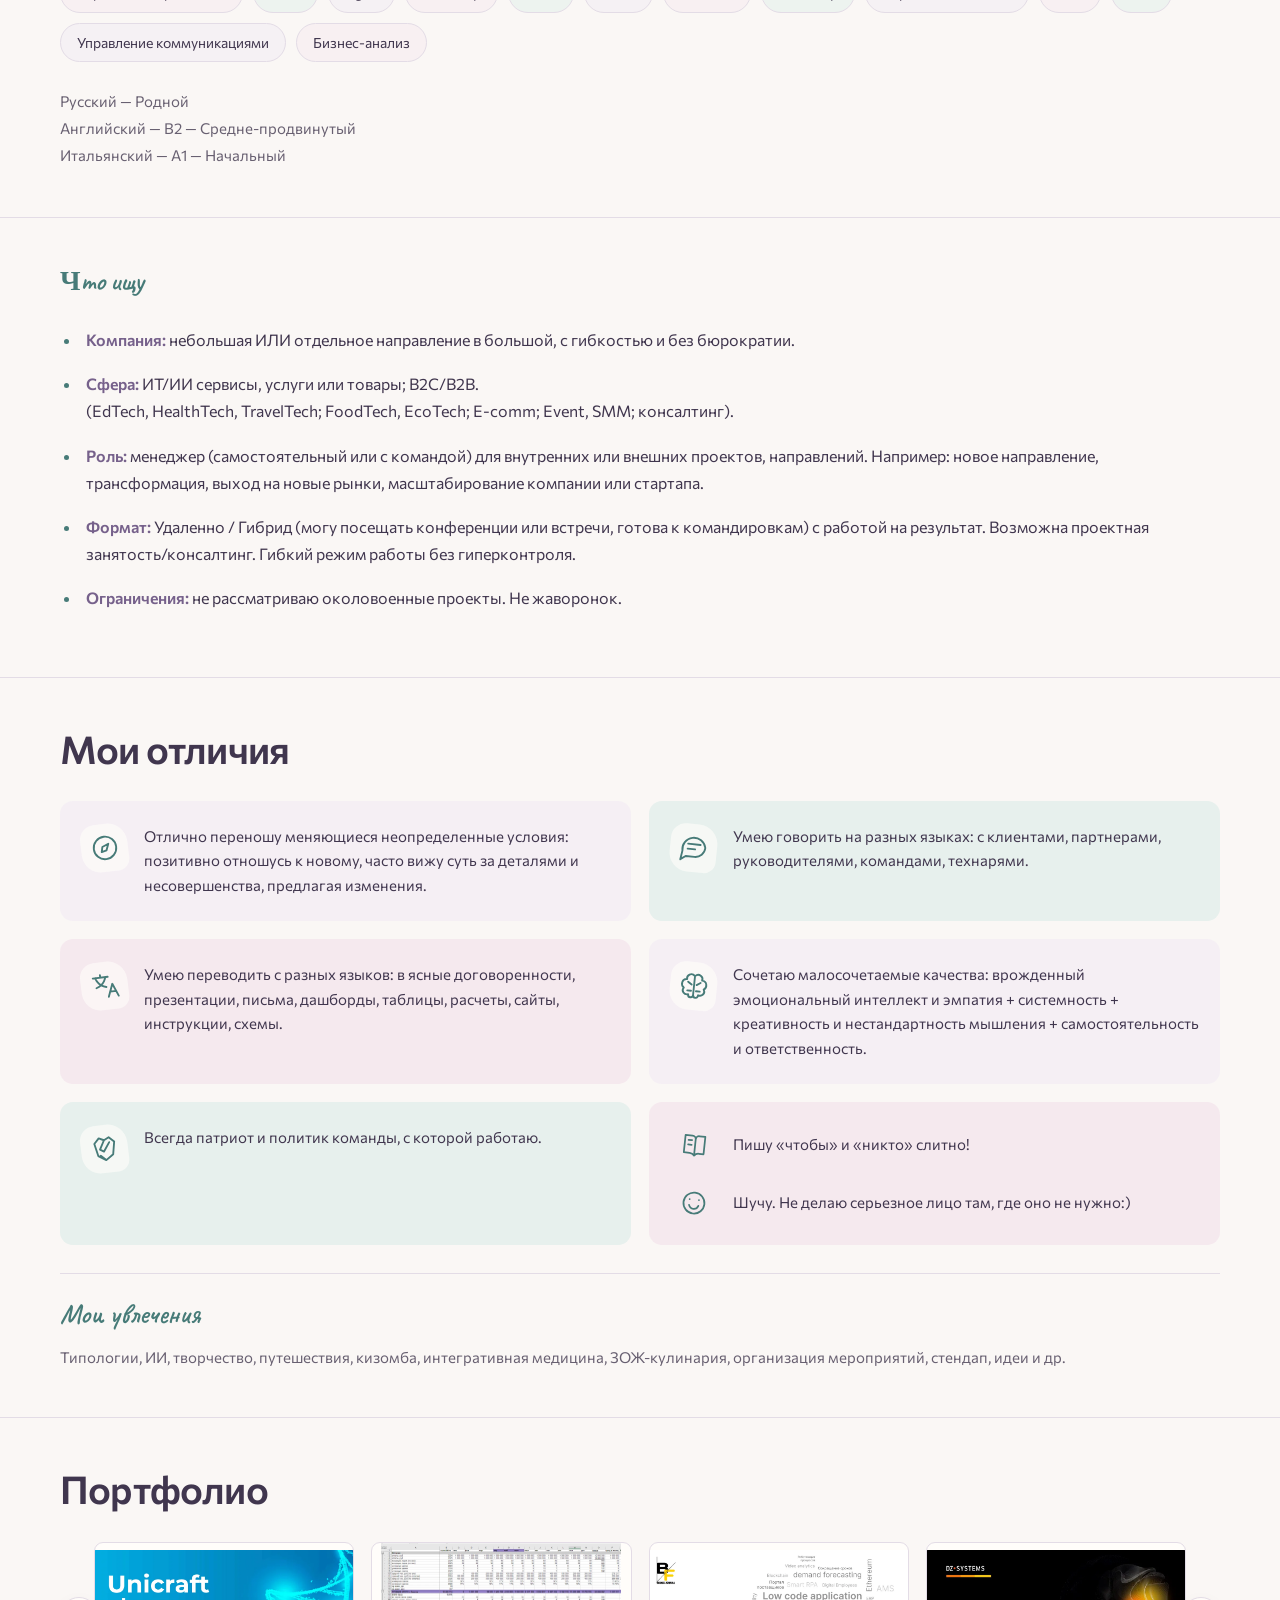
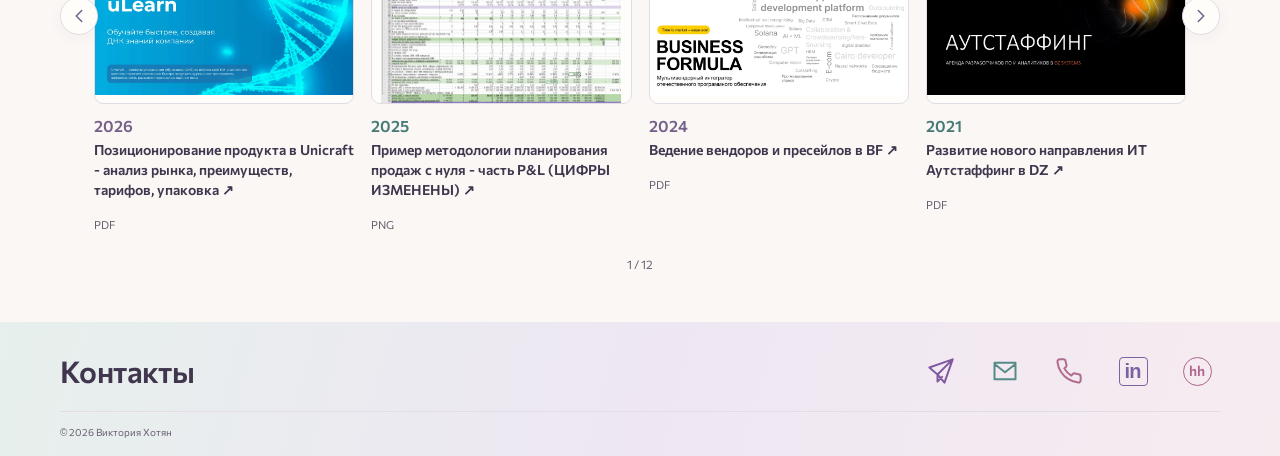
==== commit 926e38f7: "Update index.html 6 разных резюме" ====
--- a/index.html
+++ b/index.html
@@ -1,1133 +1,88 @@
-<!DOCTYPE html>
-<html lang="ru">
-<head>
-<meta charset="utf-8">
-<meta name="viewport" content="width=device-width, initial-scale=1">
-<title>Виктория Хотян — руководитель направления, менеджер проектов развития</title>
-<meta name="description" content="Резюме Виктории Хотян: 20 лет в проектах и развитии, 5+ функциональных зон. Руководитель направления, развитие бизнеса, продажи, партнёрства, HRTech / EdTech / AI.">
-<meta name="theme-color" content="#150F1F">
-<link rel="preconnect" href="https://fonts.googleapis.com">
-<link rel="preconnect" href="https://fonts.gstatic.com" crossorigin>
-<link href="https://fonts.googleapis.com/css2?family=Inter:wght@400;500;600;700;800&display=swap" rel="stylesheet">
-<style>
-  :root{
-    --bg:#ffffff;
-    --bg-soft:#F7F5FB;
-    --ink:#1B1523;
-    --ink-soft:#5A5266;
-    --muted:#8B8496;
-    --line:#E8E3F0;
-    --violet:#6D4AA6;
-    --violet-dark:#4A2F7A;
-    --violet-soft:#EFE9F9;
-    --accent:#E39A6B;
-    --radius:18px;
-    --shadow:0 10px 40px rgba(60,30,110,.08);
-    --max:1120px;
-  }
+<!doctype html>
+<html lang="ru"><head><meta charset="utf-8"><meta name="viewport" content="width=device-width,initial-scale=1"><meta name="theme-color" content="#faf7f5"><meta name="description" content="Помогаю вести бизнес-проекты и направления в стиле Kanban на стыке функций: продаж, маркетинга, продуктов, партнерств, подрядчиков, ИИ. "><title>Виктория Хотян — Руководитель бизнес-проектов</title><link rel="icon" type="image/svg+xml" href="[data-uri]"><style>@font-face{font-family:Commissioner;src:url('[data-uri]') format('woff');font-weight:400;font-display:swap}@font-face{font-family:Commissioner;src:url('[data-uri]') format('woff');font-weight:600;font-display:swap}@font-face{font-family:Caveat;src:url('[data-uri]') format('woff');font-weight:600;font-display:swap}
+:root{--paper:#faf7f5;--white:#fffdfa;--ink:#302b3a;--muted:#686071;--purple:#76618b;--teal:#477b78;--pink:#dfbace;--line:#e3dce6;--lav:#eee7f3;--sea:#e8f0ed;--rose:#f7eaf0;--top:76px}*{box-sizing:border-box}html{scroll-behavior:smooth;scroll-padding-top:calc(var(--top) + 25px)}body{margin:0;color:var(--ink);background:var(--paper);font:400 16px/1.65 Commissioner,Arial,sans-serif}button,a,input{-webkit-tap-highlight-color:transparent}a{color:inherit}button{font:inherit;color:inherit;cursor:pointer}a:focus-visible,button:focus-visible,summary:focus-visible,input:focus-visible{outline:3px solid var(--teal);outline-offset:5px}img{display:block;max-width:100%}button{border:0}a{text-decoration:none}.wrap{width:min(1160px,calc(100% - 64px));margin:auto}.icon{display:inline-flex;align-items:center;justify-content:center;flex-shrink:0}.icon svg{width:22px;height:22px;fill:none;stroke:currentColor;stroke-width:1.7;stroke-linecap:round;stroke-linejoin:round}.topbar{position:sticky;top:0;z-index:30;background:rgba(250,247,245,.97);border-bottom:1px solid var(--line)}.top-inner{display:flex;align-items:center;gap:26px;min-height:76px}.brand{display:flex;align-items:center;gap:9px;flex-shrink:0}.brand img{width:42px;height:42px;object-fit:contain;border-radius:50%}.brand span{font:600 25px/.92 Caveat,cursive;color:var(--teal)}.brand span b{display:block;font-weight:600}.menu{display:flex;align-items:center;justify-content:space-between;gap:16px;flex:1}.menu a{font-size:12px;white-space:nowrap;color:var(--muted)}.menu a:hover,.menu a.active{color:var(--purple);text-decoration:underline;text-underline-offset:6px}.top-tg{width:39px;height:39px;display:flex;align-items:center;justify-content:center;color:var(--purple);border:1px solid var(--line);border-radius:50%;flex-shrink:0}.top-tg:hover{background:var(--lav)}.menu-toggle{display:none;width:39px;height:39px;background:transparent;align-items:center;justify-content:center;margin-left:auto}.roles{display:grid;grid-template-columns:repeat(6,minmax(0,1fr));gap:10px;padding-top:29px}.role-tab{min-height:88px;display:flex;align-items:center;justify-content:center;text-align:center;padding:14px 11px;border:1px solid var(--line);border-bottom:4px solid var(--role-color);border-radius:11px;background:var(--white);font-size:12px;line-height:1.42;transition:transform .2s,box-shadow .2s;overflow-wrap:break-word}.role-tab:hover{transform:translateY(-2px)}.role-tab[aria-current=page]{background:var(--lav);box-shadow:inset 0 0 0 1px var(--role-color)}.hero{padding:44px 0 35px}.hero-grid{display:grid;grid-template-columns:1.16fr 1fr;gap:52px;align-items:center}.place{font-size:13px;color:var(--muted);margin:0 0 22px;line-height:1.65}.place span{display:block}.hand-name{font:600 clamp(45px,5.4vw,67px)/1 Caveat,cursive;color:var(--teal);margin:0 0 22px;letter-spacing:-.8px;transform:rotate(-1.5deg);transform-origin:left}.role-title{font-size:clamp(30px,3.3vw,43px);line-height:1.16;letter-spacing:-1.15px;font-weight:600;margin:0 0 29px;position:relative;padding-bottom:8px;overflow-wrap:break-word}.role-title::after{content:'';position:absolute;bottom:-3px;left:0;width:48%;height:11px;border-bottom:3px solid var(--pink);border-radius:50%;transform:rotate(-2deg)}.role-title .role-sub{display:block;font-size:.73em;line-height:1.3;margin-top:12px;letter-spacing:-.45px;font-weight:400}.role-title .role-sub.same{font-size:inherit;font-weight:inherit;letter-spacing:inherit;margin-top:0}.role-title .role-third{display:block;font-size:.6em;line-height:1.4;margin-top:8px;letter-spacing:0;font-weight:400}.hero-lead{margin:0;white-space:pre-line;font-size:18px;line-height:1.55}.hero-photo{border:8px solid var(--white);border-radius:5px;aspect-ratio:1;object-fit:cover;width:100%;box-shadow:0 14px 30px #46324e12;transform:rotate(1.2deg)}.actions{display:flex;gap:12px;flex-wrap:wrap;align-items:center;margin-top:30px}.btn{display:inline-flex;align-items:center;justify-content:center;gap:10px;padding:11px 21px;min-height:46px;border:1px solid var(--purple);border-radius:28px;font-size:14px;font-weight:600;color:var(--purple);background:transparent}.btn.primary{color:#fff;background:var(--purple)}.btn:hover{background:var(--lav);color:var(--purple)}.btn.primary:hover{background:#66507e;color:white}.btn .icon svg{width:19px;height:19px}.share-button{background:none;color:var(--muted);font-size:12px;padding:4px 0;text-decoration:underline;text-underline-offset:4px}.share-status{font-size:12px;color:var(--teal);min-height:20px;margin:10px 0 0}.share-field{width:100%;padding:10px;border:1px solid var(--line);border-radius:8px;background:var(--white);font:inherit;font-size:13px}.metrics{display:grid;grid-template-columns:repeat(4,1fr);gap:20px;padding:27px 0 37px;border-top:1px solid var(--line)}.metric b{display:block;font-size:43px;line-height:1.2;font-weight:400;color:var(--purple)}.metric:nth-child(2) b{color:var(--teal)}.metric:nth-child(3) b{color:#a97994}.metric span{display:block;color:var(--muted);font-size:13px;margin-top:5px}.section{padding:57px 0;border-top:1px solid var(--line)}.section-head{display:flex;align-items:center;justify-content:space-between;gap:24px;margin-bottom:29px}.section-head h2{font-size:clamp(29px,3vw,39px);font-weight:600;letter-spacing:-.8px;line-height:1.2;margin:0}.hand-label{font:600 29px/1.1 Caveat,cursive;color:var(--teal);transform:rotate(-1deg)}.copy p{margin:0 0 20px;white-space:pre-line}.copy p:last-child{margin-bottom:0}.about-copy{max-width:1000px;font-size:18px;line-height:1.7}.all-button{background:none;border:0;padding:10px 0;color:var(--purple);font-size:14px;font-weight:600;min-height:44px}.experience-grid{display:grid;grid-template-columns:94px minmax(0,1fr);gap:26px;align-items:start}.timeline{position:sticky;top:calc(var(--top) + 38px);display:flex;align-items:center;flex-direction:column;gap:14px;padding-top:22px}.timeline .year{font-size:12px;color:var(--muted)}.timeline input{writing-mode:vertical-lr;direction:ltr;accent-color:var(--purple);width:29px;height:338px;cursor:grab;margin:0}.timeline input:active{cursor:grabbing}.timeline .hand-label{font-size:23px;text-align:center;max-width:90px}.job{border:1px solid var(--line);border-radius:10px;background:var(--white);margin-bottom:18px;scroll-margin-top:calc(var(--top) + 25px);transition:border-color .2s}.job.selected{border-color:var(--purple)}.job>summary{display:grid;grid-template-columns:146px minmax(0,1fr) 28px;gap:22px;padding:25px 26px;list-style:none;align-items:start;cursor:pointer}.job>summary::-webkit-details-marker,.group>summary::-webkit-details-marker{display:none}.job-date{font-size:12px;color:var(--muted);display:flex;flex-wrap:wrap;gap:0 4px;line-height:1.65;padding-top:3px}.job-date span{white-space:nowrap}.company-line{display:flex;gap:12px;align-items:center;margin-bottom:10px;min-height:36px;color:var(--muted);font-size:14px;flex-wrap:wrap}.company-line .company-logo{width:83px;height:34px;object-fit:contain;flex-shrink:0}.company-line a{border-bottom:1px solid var(--line);font-size:12px;white-space:nowrap}.job-role{font-size:23px;font-weight:600;line-height:1.35;letter-spacing:-.35px;display:block}.job-role .qualifier{display:block;font:inherit;margin-top:4px}.chevron{color:var(--purple);display:inline-flex;align-items:center;justify-content:center;transition:transform .2s}.job[open]>summary .chevron{transform:rotate(180deg)}.job-body{padding:0 54px 28px 194px;font-size:15px;line-height:1.7}.job-body p{white-space:pre-line;margin:0 0 17px}.job-intro{margin-bottom:19px!important}.group{border-top:1px solid var(--line);padding:14px 0}.group>summary{display:flex;gap:13px;align-items:center;list-style:none;cursor:pointer;font-size:16px;line-height:1.5}.group>summary strong{flex:1;font-weight:600}.group-icon{color:var(--purple);background:var(--lav);width:35px;height:35px;border-radius:10px;display:flex;align-items:center;justify-content:center;flex-shrink:0}.group:nth-child(3n+2) .group-icon{color:var(--teal);background:var(--sea)}.group:nth-child(3n) .group-icon{color:#a97994;background:var(--rose)}.group-icon .icon svg{width:21px;height:21px}.group[open]>summary .chevron{transform:rotate(180deg)}.group p{margin:16px 0 0!important}.result{background:var(--sea);border-left:3px solid var(--teal);border-radius:6px;padding:17px 21px;margin-top:23px;margin-bottom:22px}.result strong{display:block;color:var(--teal);font-weight:600;margin-bottom:9px}.result p{margin:0!important}.note-block{margin-top:21px}.note-block strong{display:block;color:var(--purple);margin-bottom:9px;font-weight:600}.note-block p{margin:0!important}.bullet-line{display:flex;gap:12px;align-items:flex-start;margin:14px 0}.bullet-line .icon{color:var(--teal);margin-top:3px}.bullet-line .icon svg{width:20px;height:20px}.early-section{margin:42px 0 0}.early-section .section-head{margin-bottom:22px}.early-section h2{font-size:32px}.carousel{position:relative;padding:0 46px}.carousel-button{position:absolute;top:175px;left:0;z-index:3;width:38px;height:38px;background:var(--white);border:1px solid var(--line);border-radius:50%;display:flex;align-items:center;justify-content:center;color:var(--purple);box-shadow:0 4px 15px #3e29490a}.carousel-button.next{left:auto;right:0}.carousel-button:hover{background:var(--lav)}.early-cards{display:grid;grid-template-columns:1fr 1fr;gap:22px}.early-card{border:1px solid var(--line);background:var(--white);border-radius:12px;padding:25px;min-width:0}.early-brand{display:flex;align-items:center;justify-content:center;gap:16px;min-height:86px;margin:15px 0}.early-brand .company-logo{width:146px;height:68px;object-fit:contain;flex-shrink:0}.early-brand .company-text{display:flex;flex-direction:column;align-items:flex-start;justify-content:center;gap:6px;font-size:14px;color:var(--muted);line-height:1.5}.early-brand a{font-size:12px;border-bottom:1px solid var(--line)}.early-card .job-date{justify-content:center;font-size:12px;padding-top:0}.early-card .job-role{text-align:center;font-size:20px;min-height:86px;margin-bottom:21px;display:flex;flex-direction:column;justify-content:center}.early-card .job-role .qualifier{font-size:inherit}.early-body{font-size:14px;line-height:1.65}.early-body p{white-space:pre-line;margin:0 0 16px}.early-body .group>summary{font-size:14px}.early-body .group{padding:11px 0}.early-body .group p{margin-top:12px!important}.early-body .result{font-size:14px;padding:15px}.carousel-count{font-size:12px;color:var(--muted);margin:20px 0 0;text-align:center}.higher{background:var(--lav);border-radius:12px;padding:27px;display:grid;grid-template-columns:80px 1fr;gap:25px;align-items:start;margin-bottom:30px}.higher .year{color:var(--purple);font-size:20px}.higher h3{margin:0 0 6px;font-weight:600;font-size:22px}.higher p{margin:0;white-space:pre-line}.courses{display:grid;grid-template-columns:1fr 1fr;gap:0 35px}.course{padding:18px 0;border-top:1px solid var(--line);display:grid;grid-template-columns:55px 1fr;gap:16px;font-size:15px}.course .year{color:var(--purple)}.course strong{display:block;font-weight:600;margin-bottom:4px}.course span{white-space:pre-line}.skills-list{display:flex;flex-wrap:wrap;gap:10px}.skill{font-size:14px;line-height:1.4;padding:9px 16px;border:1px solid var(--line);border-radius:25px;background:var(--white)}.languages{color:var(--muted);white-space:pre-line;font-size:15px;line-height:1.8;margin:26px 0 0}.looking-list{display:grid;grid-template-columns:1fr 1fr;gap:19px}.looking-item{padding:23px;background:var(--white);border:1px solid var(--line);border-top:3px solid var(--teal);border-radius:9px;white-space:pre-line;font-size:16px;line-height:1.65}.looking-item:nth-child(3n+2){border-top-color:var(--purple)}.looking-item:nth-child(3n){border-top-color:var(--pink)}.diff-list{display:grid;grid-template-columns:1fr 1fr;gap:25px 35px}.diff-item{display:flex;gap:15px;align-items:flex-start}.diff-item .icon{color:var(--teal);margin-top:3px}.diff-item p{margin:0}.hobbies{margin-top:35px;border-top:1px solid var(--line);padding-top:25px}.hobbies h3{font:600 28px/1.1 Caveat,cursive;color:var(--teal);margin:0 0 15px}.hobbies p{margin:0;color:var(--muted);font-size:15px}.portfolio-head-link{color:var(--purple);font-size:14px;border-bottom:1px solid var(--line)}.portfolio-cards{display:grid;grid-template-columns:repeat(3,minmax(0,1fr));gap:22px}.portfolio-card{min-width:0;display:block;transition:transform .2s}.portfolio-card:hover{transform:translateY(-4px)}.portfolio-card img{width:100%;aspect-ratio:16/10;object-fit:contain;background:#fff;border:1px solid var(--line);border-radius:9px}.portfolio-card strong{display:block;font-size:15px;font-weight:600;line-height:1.5;margin:14px 0 8px;overflow-wrap:anywhere}.portfolio-card small{font-size:12px;color:var(--muted);display:block}.portfolio-carousel .carousel-button{top:75px}.portfolio-caption{font:600 29px/1.2 Caveat,cursive;color:var(--teal);margin-top:26px;transform:rotate(-1deg)}.contact-section{background:var(--lav);padding:52px 0 28px}.contact-section h2{font-size:36px;line-height:1.2;font-weight:600;margin:0 0 28px;letter-spacing:-.6px}.contact-cards{display:grid;grid-template-columns:repeat(5,minmax(0,1fr));gap:12px}.contact-card{display:flex;flex-direction:column;align-items:flex-start;gap:14px;padding:22px 17px;background:var(--white);border:1px solid var(--line);border-radius:10px;min-width:0;overflow-wrap:anywhere;font-size:13px}.contact-card .contact-label{display:flex;gap:9px;align-items:center;color:var(--purple);font-weight:600}.contact-card b{font-size:14px;font-weight:400}.hh-icon{border:1.6px solid currentColor;border-radius:50%;width:25px;height:25px;display:inline-flex;align-items:center;justify-content:center;font-size:12px;font-weight:600;line-height:1}.contact-cards.no-hh{grid-template-columns:repeat(4,1fr)}.footer{display:flex;justify-content:space-between;align-items:center;font-size:11px;color:var(--muted);border-top:1px solid var(--line);margin-top:30px;padding-top:19px;gap:20px}.to-top{width:39px;height:39px;border-radius:50%;border:1px solid var(--purple);display:flex;align-items:center;justify-content:center;color:var(--purple)}[hidden]{display:none!important}.reduced .job{transition:none}
+@media(max-width:1110px){.top-inner{gap:16px}.menu{gap:12px}.menu a{font-size:11px}.brand span{font-size:23px}.hero-grid{gap:35px}.roles{gap:8px}.role-tab{font-size:11px}.job>summary{grid-template-columns:115px 1fr 24px;gap:18px}.job-body{padding-left:159px;padding-right:34px}.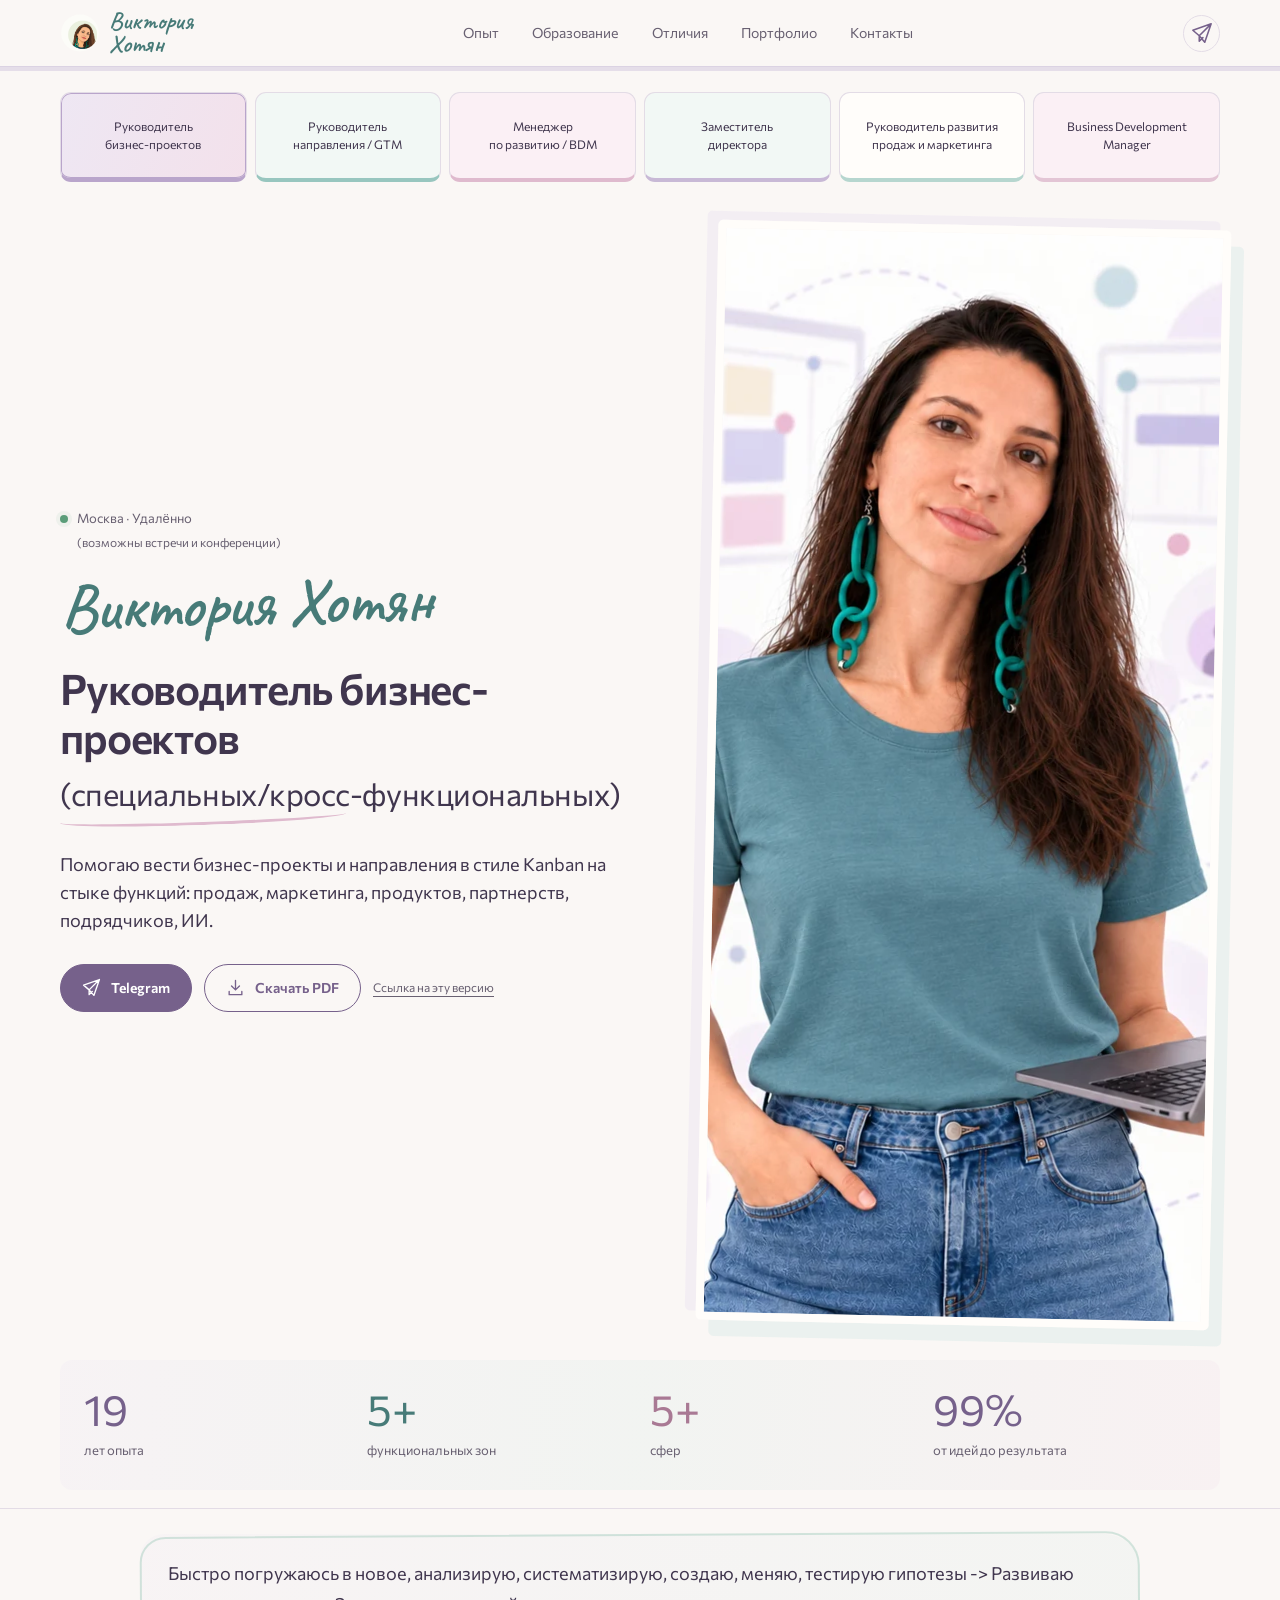
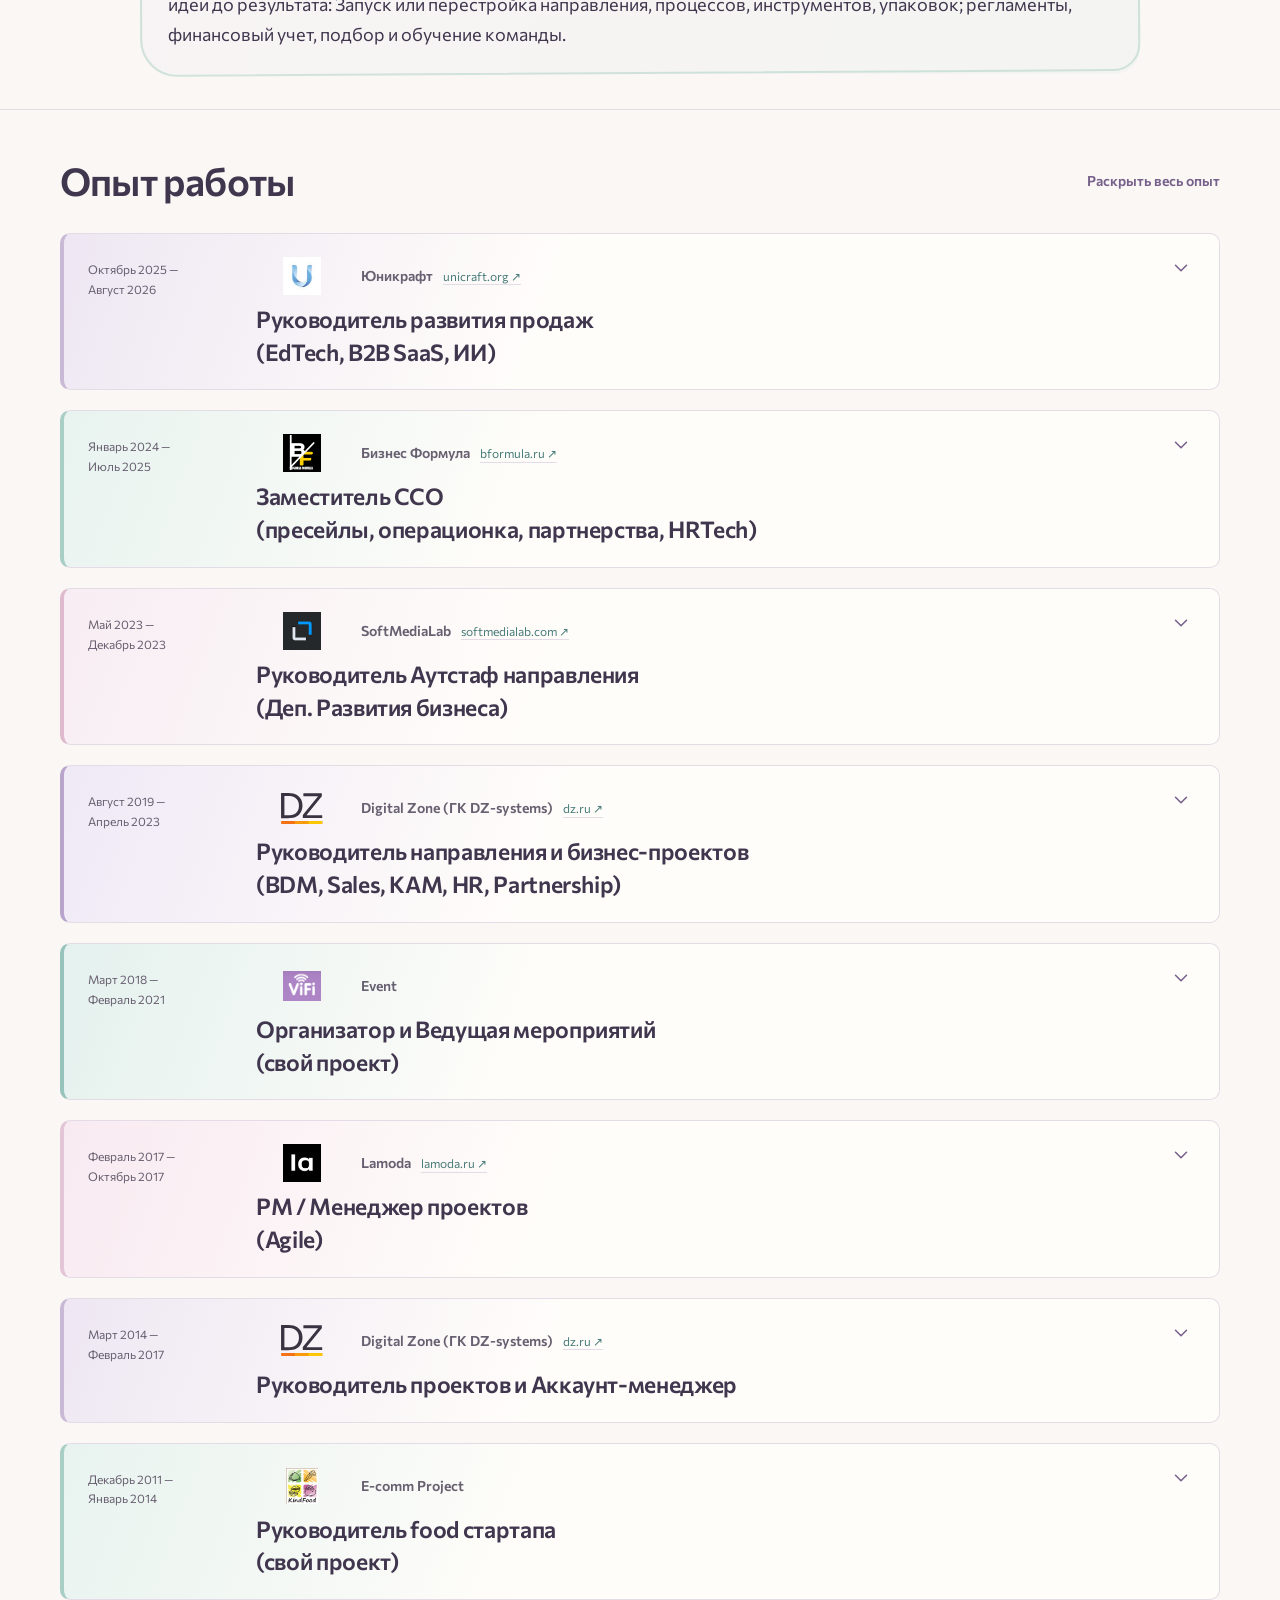
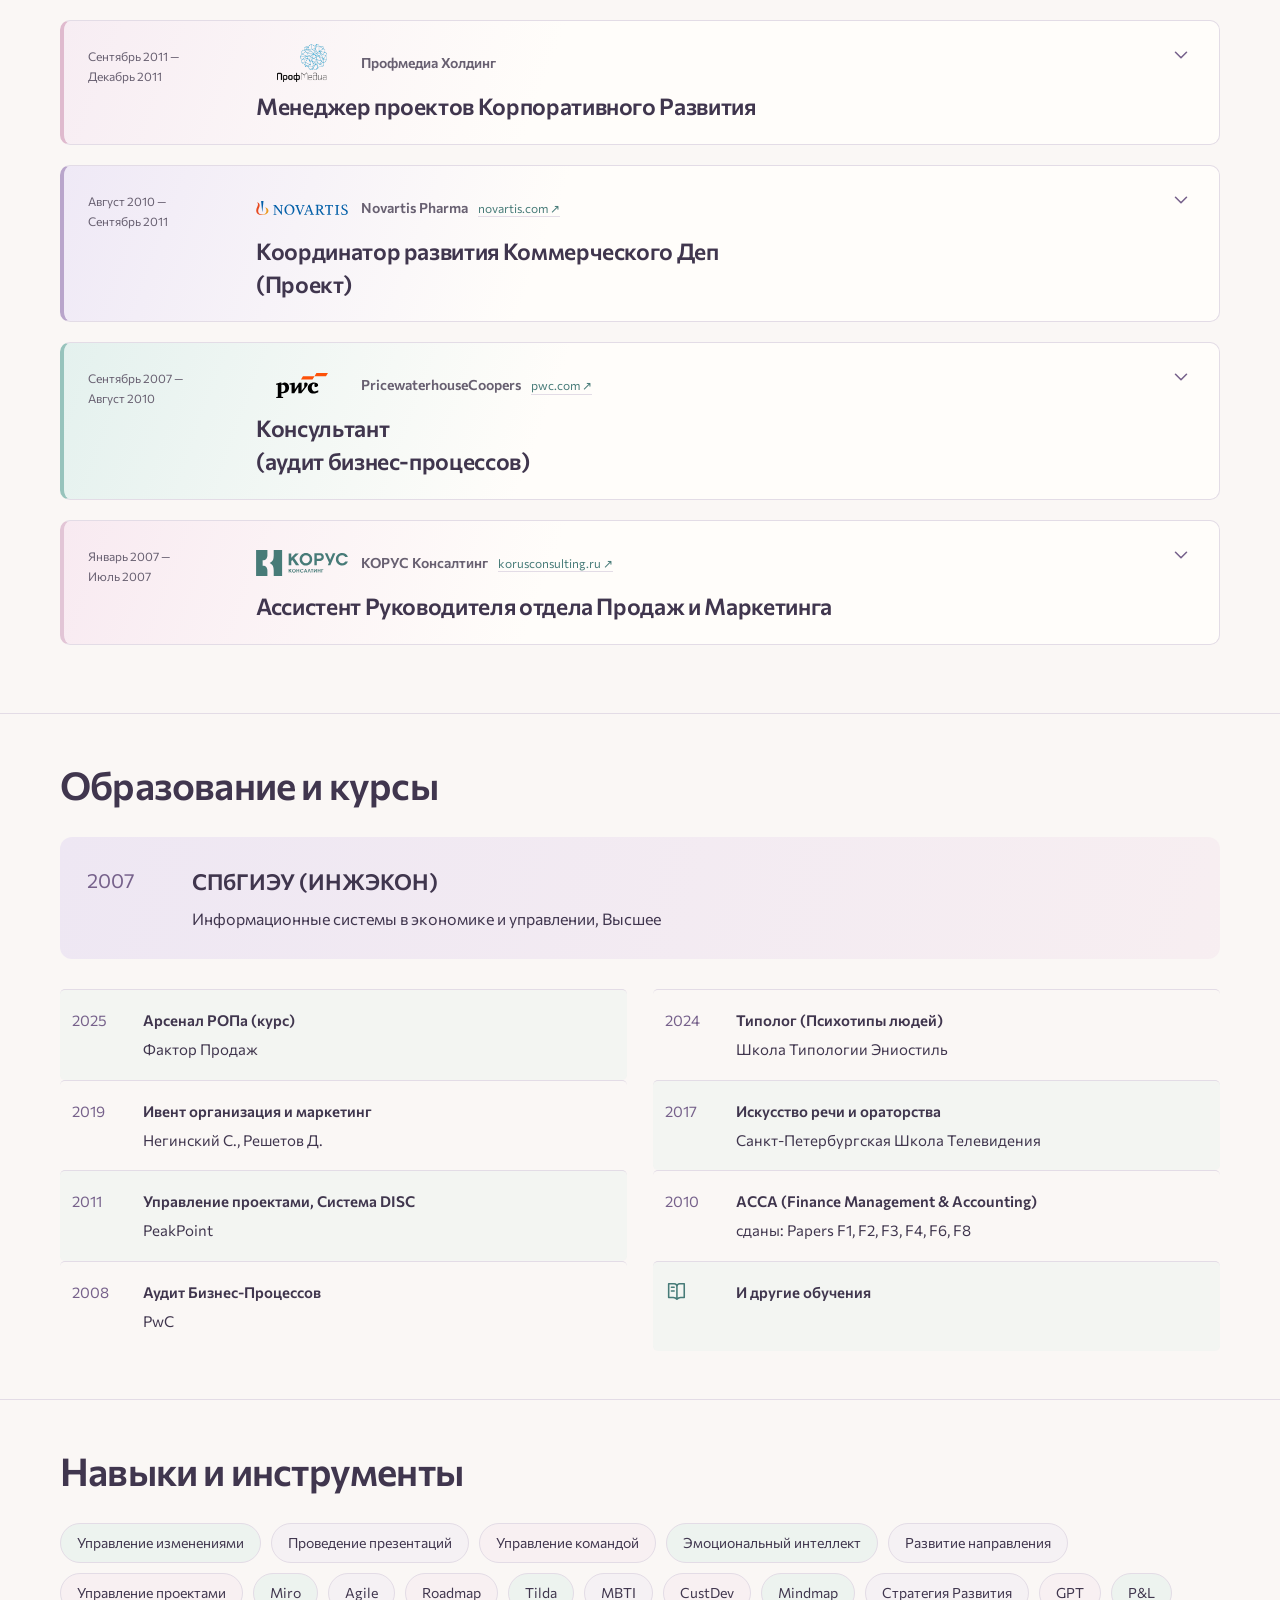
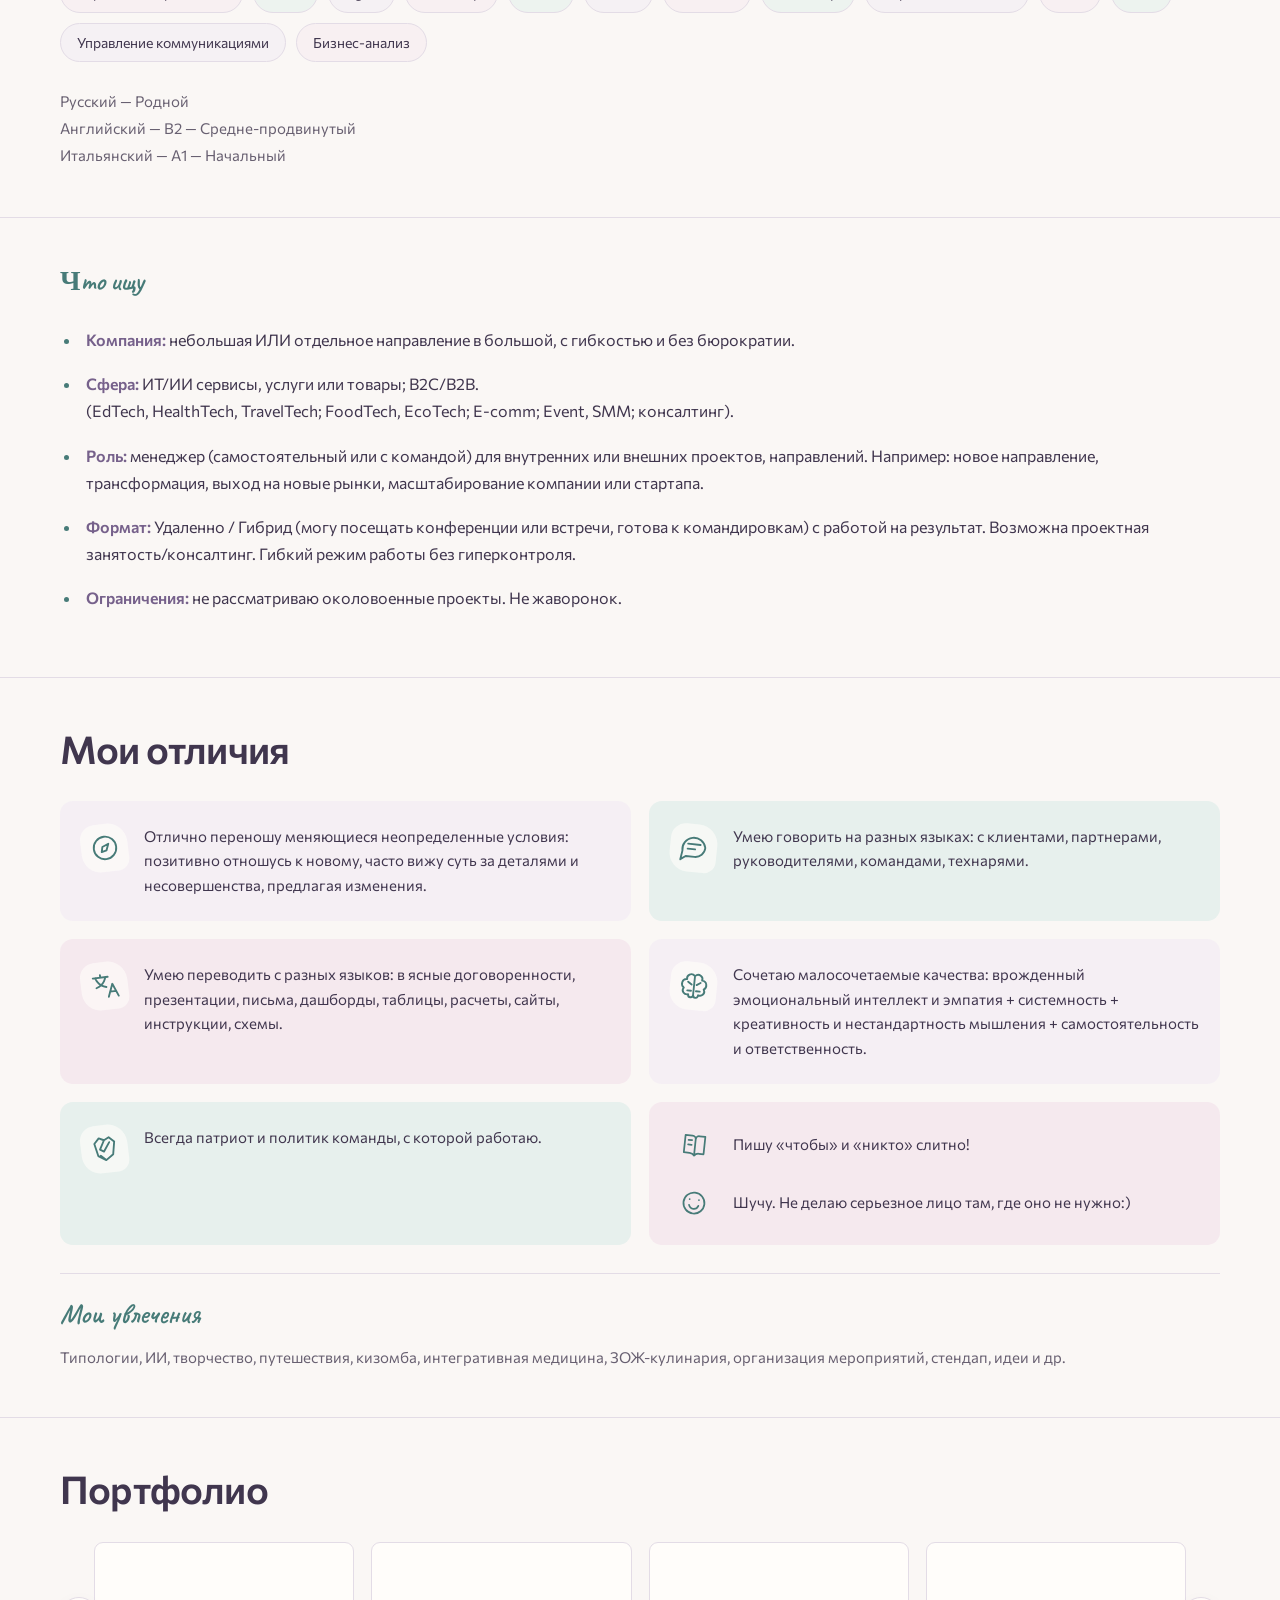
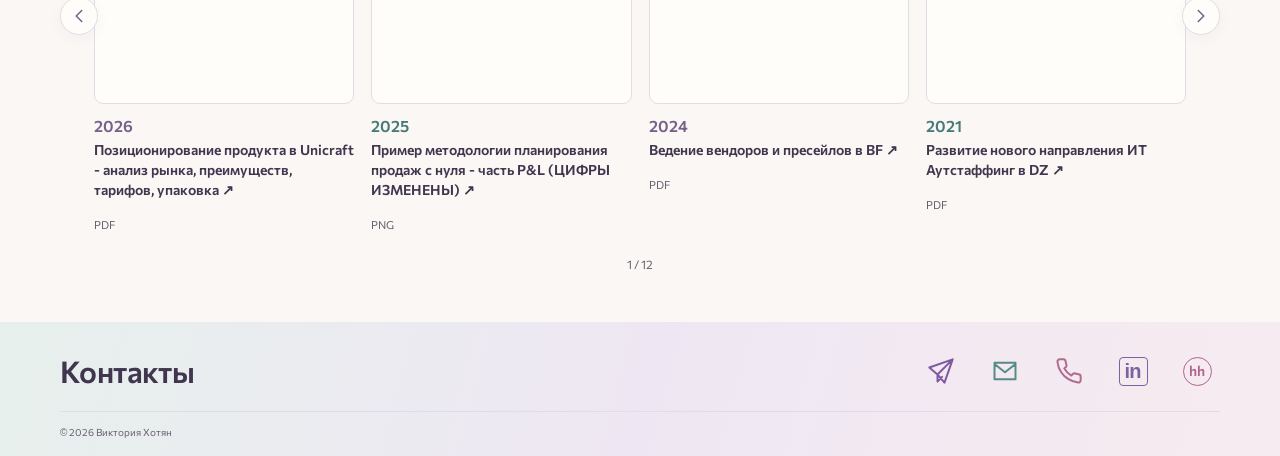
==== commit e81ac6a9: "Add files via upload" ====
--- a/index.html
+++ b/index.html
@@ -1,88 +1,2 @@
-<!doctype html>
-<html lang="ru"><head><meta charset="utf-8"><meta name="viewport" content="width=device-width,initial-scale=1"><meta name="theme-color" content="#faf7f5"><meta name="description" content="Помогаю вести бизнес-проекты и направления в стиле Kanban на стыке функций: продаж, маркетинга, продуктов, партнерств, подрядчиков, ИИ. "><title>Виктория Хотян — Руководитель бизнес-проектов</title><link rel="icon" type="image/svg+xml" href="[data-uri]"><style>@font-face{font-family:Commissioner;src:url('[data-uri]') format('woff');font-weight:400;font-display:swap}@font-face{font-family:Commissioner;src:url('[data-uri]') format('woff');font-weight:600;font-display:swap}@font-face{font-family:Caveat;src:url('[data-uri]') format('woff');font-weight:600;font-display:swap}
-:root{--paper:#faf7f5;--white:#fffdfa;--ink:#302b3a;--muted:#686071;--purple:#76618b;--teal:#477b78;--pink:#dfbace;--line:#e3dce6;--lav:#eee7f3;--sea:#e8f0ed;--rose:#f7eaf0;--top:76px}*{box-sizing:border-box}html{scroll-behavior:smooth;scroll-padding-top:calc(var(--top) + 25px)}body{margin:0;color:var(--ink);background:var(--paper);font:400 16px/1.65 Commissioner,Arial,sans-serif}button,a,input{-webkit-tap-highlight-color:transparent}a{color:inherit}button{font:inherit;color:inherit;cursor:pointer}a:focus-visible,button:focus-visible,summary:focus-visible,input:focus-visible{outline:3px solid var(--teal);outline-offset:5px}img{display:block;max-width:100%}button{border:0}a{text-decoration:none}.wrap{width:min(1160px,calc(100% - 64px));margin:auto}.icon{display:inline-flex;align-items:center;justify-content:center;flex-shrink:0}.icon svg{width:22px;height:22px;fill:none;stroke:currentColor;stroke-width:1.7;stroke-linecap:round;stroke-linejoin:round}.topbar{position:sticky;top:0;z-index:30;background:rgba(250,247,245,.97);border-bottom:1px solid var(--line)}.top-inner{display:flex;align-items:center;gap:26px;min-height:76px}.brand{display:flex;align-items:center;gap:9px;flex-shrink:0}.brand img{width:42px;height:42px;object-fit:contain;border-radius:50%}.brand span{font:600 25px/.92 Caveat,cursive;color:var(--teal)}.brand span b{display:block;font-weight:600}.menu{display:flex;align-items:center;justify-content:space-between;gap:16px;flex:1}.menu a{font-size:12px;white-space:nowrap;color:var(--muted)}.menu a:hover,.menu a.active{color:var(--purple);text-decoration:underline;text-underline-offset:6px}.top-tg{width:39px;height:39px;display:flex;align-items:center;justify-content:center;color:var(--purple);border:1px solid var(--line);border-radius:50%;flex-shrink:0}.top-tg:hover{background:var(--lav)}.menu-toggle{display:none;width:39px;height:39px;background:transparent;align-items:center;justify-content:center;margin-left:auto}.roles{display:grid;grid-template-columns:repeat(6,minmax(0,1fr));gap:10px;padding-top:29px}.role-tab{min-height:88px;display:flex;align-items:center;justify-content:center;text-align:center;padding:14px 11px;border:1px solid var(--line);border-bottom:4px solid var(--role-color);border-radius:11px;background:var(--white);font-size:12px;line-height:1.42;transition:transform .2s,box-shadow .2s;overflow-wrap:break-word}.role-tab:hover{transform:translateY(-2px)}.role-tab[aria-current=page]{background:var(--lav);box-shadow:inset 0 0 0 1px var(--role-color)}.hero{padding:44px 0 35px}.hero-grid{display:grid;grid-template-columns:1.16fr 1fr;gap:52px;align-items:center}.place{font-size:13px;color:var(--muted);margin:0 0 22px;line-height:1.65}.place span{display:block}.hand-name{font:600 clamp(45px,5.4vw,67px)/1 Caveat,cursive;color:var(--teal);margin:0 0 22px;letter-spacing:-.8px;transform:rotate(-1.5deg);transform-origin:left}.role-title{font-size:clamp(30px,3.3vw,43px);line-height:1.16;letter-spacing:-1.15px;font-weight:600;margin:0 0 29px;position:relative;padding-bottom:8px;overflow-wrap:break-word}.role-title::after{content:'';position:absolute;bottom:-3px;left:0;width:48%;height:11px;border-bottom:3px solid var(--pink);border-radius:50%;transform:rotate(-2deg)}.role-title .role-sub{display:block;font-size:.73em;line-height:1.3;margin-top:12px;letter-spacing:-.45px;font-weight:400}.role-title .role-sub.same{font-size:inherit;font-weight:inherit;letter-spacing:inherit;margin-top:0}.role-title .role-third{display:block;font-size:.6em;line-height:1.4;margin-top:8px;letter-spacing:0;font-weight:400}.hero-lead{margin:0;white-space:pre-line;font-size:18px;line-height:1.55}.hero-photo{border:8px solid var(--white);border-radius:5px;aspect-ratio:1;object-fit:cover;width:100%;box-shadow:0 14px 30px #46324e12;transform:rotate(1.2deg)}.actions{display:flex;gap:12px;flex-wrap:wrap;align-items:center;margin-top:30px}.btn{display:inline-flex;align-items:center;justify-content:center;gap:10px;padding:11px 21px;min-height:46px;border:1px solid var(--purple);border-radius:28px;font-size:14px;font-weight:600;color:var(--purple);background:transparent}.btn.primary{color:#fff;background:var(--purple)}.btn:hover{background:var(--lav);color:var(--purple)}.btn.primary:hover{background:#66507e;color:white}.btn .icon svg{width:19px;height:19px}.share-button{background:none;color:var(--muted);font-size:12px;padding:4px 0;text-decoration:underline;text-underline-offset:4px}.share-status{font-size:12px;color:var(--teal);min-height:20px;margin:10px 0 0}.share-field{width:100%;padding:10px;border:1px solid var(--line);border-radius:8px;background:var(--white);font:inherit;font-size:13px}.metrics{display:grid;grid-template-columns:repeat(4,1fr);gap:20px;padding:27px 0 37px;border-top:1px solid var(--line)}.metric b{display:block;font-size:43px;line-height:1.2;font-weight:400;color:var(--purple)}.metric:nth-child(2) b{color:var(--teal)}.metric:nth-child(3) b{color:#a97994}.metric span{display:block;color:var(--muted);font-size:13px;margin-top:5px}.section{padding:57px 0;border-top:1px solid var(--line)}.section-head{display:flex;align-items:center;justify-content:space-between;gap:24px;margin-bottom:29px}.section-head h2{font-size:clamp(29px,3vw,39px);font-weight:600;letter-spacing:-.8px;line-height:1.2;margin:0}.hand-label{font:600 29px/1.1 Caveat,cursive;color:var(--teal);transform:rotate(-1deg)}.copy p{margin:0 0 20px;white-space:pre-line}.copy p:last-child{margin-bottom:0}.about-copy{max-width:1000px;font-size:18px;line-height:1.7}.all-button{background:none;border:0;padding:10px 0;color:var(--purple);font-size:14px;font-weight:600;min-height:44px}.experience-grid{display:grid;grid-template-columns:94px minmax(0,1fr);gap:26px;align-items:start}.timeline{position:sticky;top:calc(var(--top) + 38px);display:flex;align-items:center;flex-direction:column;gap:14px;padding-top:22px}.timeline .year{font-size:12px;color:var(--muted)}.timeline input{writing-mode:vertical-lr;direction:ltr;accent-color:var(--purple);width:29px;height:338px;cursor:grab;margin:0}.timeline input:active{cursor:grabbing}.timeline .hand-label{font-size:23px;text-align:center;max-width:90px}.job{border:1px solid var(--line);border-radius:10px;background:var(--white);margin-bottom:18px;scroll-margin-top:calc(var(--top) + 25px);transition:border-color .2s}.job.selected{border-color:var(--purple)}.job>summary{display:grid;grid-template-columns:146px minmax(0,1fr) 28px;gap:22px;padding:25px 26px;list-style:none;align-items:start;cursor:pointer}.job>summary::-webkit-details-marker,.group>summary::-webkit-details-marker{display:none}.job-date{font-size:12px;color:var(--muted);display:flex;flex-wrap:wrap;gap:0 4px;line-height:1.65;padding-top:3px}.job-date span{white-space:nowrap}.company-line{display:flex;gap:12px;align-items:center;margin-bottom:10px;min-height:36px;color:var(--muted);font-size:14px;flex-wrap:wrap}.company-line .company-logo{width:83px;height:34px;object-fit:contain;flex-shrink:0}.company-line a{border-bottom:1px solid var(--line);font-size:12px;white-space:nowrap}.job-role{font-size:23px;font-weight:600;line-height:1.35;letter-spacing:-.35px;display:block}.job-role .qualifier{display:block;font:inherit;margin-top:4px}.chevron{color:var(--purple);display:inline-flex;align-items:center;justify-content:center;transition:transform .2s}.job[open]>summary .chevron{transform:rotate(180deg)}.job-body{padding:0 54px 28px 194px;font-size:15px;line-height:1.7}.job-body p{white-space:pre-line;margin:0 0 17px}.job-intro{margin-bottom:19px!important}.group{border-top:1px solid var(--line);padding:14px 0}.group>summary{display:flex;gap:13px;align-items:center;list-style:none;cursor:pointer;font-size:16px;line-height:1.5}.group>summary strong{flex:1;font-weight:600}.group-icon{color:var(--purple);background:var(--lav);width:35px;height:35px;border-radius:10px;display:flex;align-items:center;justify-content:center;flex-shrink:0}.group:nth-child(3n+2) .group-icon{color:var(--teal);background:var(--sea)}.group:nth-child(3n) .group-icon{color:#a97994;background:var(--rose)}.group-icon .icon svg{width:21px;height:21px}.group[open]>summary .chevron{transform:rotate(180deg)}.group p{margin:16px 0 0!important}.result{background:var(--sea);border-left:3px solid var(--teal);border-radius:6px;padding:17px 21px;margin-top:23px;margin-bottom:22px}.result strong{display:block;color:var(--teal);font-weight:600;margin-bottom:9px}.result p{margin:0!important}.note-block{margin-top:21px}.note-block strong{display:block;color:var(--purple);margin-bottom:9px;font-weight:600}.note-block p{margin:0!important}.bullet-line{display:flex;gap:12px;align-items:flex-start;margin:14px 0}.bullet-line .icon{color:var(--teal);margin-top:3px}.bullet-line .icon svg{width:20px;height:20px}.early-section{margin:42px 0 0}.early-section .section-head{margin-bottom:22px}.early-section h2{font-size:32px}.carousel{position:relative;padding:0 46px}.carousel-button{position:absolute;top:175px;left:0;z-index:3;width:38px;height:38px;background:var(--white);border:1px solid var(--line);border-radius:50%;display:flex;align-items:center;justify-content:center;color:var(--purple);box-shadow:0 4px 15px #3e29490a}.carousel-button.next{left:auto;right:0}.carousel-button:hover{background:var(--lav)}.early-cards{display:grid;grid-template-columns:1fr 1fr;gap:22px}.early-card{border:1px solid var(--line);background:var(--white);border-radius:12px;padding:25px;min-width:0}.early-brand{display:flex;align-items:center;justify-content:center;gap:16px;min-height:86px;margin:15px 0}.early-brand .company-logo{width:146px;height:68px;object-fit:contain;flex-shrink:0}.early-brand .company-text{display:flex;flex-direction:column;align-items:flex-start;justify-content:center;gap:6px;font-size:14px;color:var(--muted);line-height:1.5}.early-brand a{font-size:12px;border-bottom:1px solid var(--line)}.early-card .job-date{justify-content:center;font-size:12px;padding-top:0}.early-card .job-role{text-align:center;font-size:20px;min-height:86px;margin-bottom:21px;display:flex;flex-direction:column;justify-content:center}.early-card .job-role .qualifier{font-size:inherit}.early-body{font-size:14px;line-height:1.65}.early-body p{white-space:pre-line;margin:0 0 16px}.early-body .group>summary{font-size:14px}.early-body .group{padding:11px 0}.early-body .group p{margin-top:12px!important}.early-body .result{font-size:14px;padding:15px}.carousel-count{font-size:12px;color:var(--muted);margin:20px 0 0;text-align:center}.higher{background:var(--lav);border-radius:12px;padding:27px;display:grid;grid-template-columns:80px 1fr;gap:25px;align-items:start;margin-bottom:30px}.higher .year{color:var(--purple);font-size:20px}.higher h3{margin:0 0 6px;font-weight:600;font-size:22px}.higher p{margin:0;white-space:pre-line}.courses{display:grid;grid-template-columns:1fr 1fr;gap:0 35px}.course{padding:18px 0;border-top:1px solid var(--line);display:grid;grid-template-columns:55px 1fr;gap:16px;font-size:15px}.course .year{color:var(--purple)}.course strong{display:block;font-weight:600;margin-bottom:4px}.course span{white-space:pre-line}.skills-list{display:flex;flex-wrap:wrap;gap:10px}.skill{font-size:14px;line-height:1.4;padding:9px 16px;border:1px solid var(--line);border-radius:25px;background:var(--white)}.languages{color:var(--muted);white-space:pre-line;font-size:15px;line-height:1.8;margin:26px 0 0}.looking-list{display:grid;grid-template-columns:1fr 1fr;gap:19px}.looking-item{padding:23px;background:var(--white);border:1px solid var(--line);border-top:3px solid var(--teal);border-radius:9px;white-space:pre-line;font-size:16px;line-height:1.65}.looking-item:nth-child(3n+2){border-top-color:var(--purple)}.looking-item:nth-child(3n){border-top-color:var(--pink)}.diff-list{display:grid;grid-template-columns:1fr 1fr;gap:25px 35px}.diff-item{display:flex;gap:15px;align-items:flex-start}.diff-item .icon{color:var(--teal);margin-top:3px}.diff-item p{margin:0}.hobbies{margin-top:35px;border-top:1px solid var(--line);padding-top:25px}.hobbies h3{font:600 28px/1.1 Caveat,cursive;color:var(--teal);margin:0 0 15px}.hobbies p{margin:0;color:var(--muted);font-size:15px}.portfolio-head-link{color:var(--purple);font-size:14px;border-bottom:1px solid var(--line)}.portfolio-cards{display:grid;grid-template-columns:repeat(3,minmax(0,1fr));gap:22px}.portfolio-card{min-width:0;display:block;transition:transform .2s}.portfolio-card:hover{transform:translateY(-4px)}.portfolio-card img{width:100%;aspect-ratio:16/10;object-fit:contain;background:#fff;border:1px solid var(--line);border-radius:9px}.portfolio-card strong{display:block;font-size:15px;font-weight:600;line-height:1.5;margin:14px 0 8px;overflow-wrap:anywhere}.portfolio-card small{font-size:12px;color:var(--muted);display:block}.portfolio-carousel .carousel-button{top:75px}.portfolio-caption{font:600 29px/1.2 Caveat,cursive;color:var(--teal);margin-top:26px;transform:rotate(-1deg)}.contact-section{background:var(--lav);padding:52px 0 28px}.contact-section h2{font-size:36px;line-height:1.2;font-weight:600;margin:0 0 28px;letter-spacing:-.6px}.contact-cards{display:grid;grid-template-columns:repeat(5,minmax(0,1fr));gap:12px}.contact-card{display:flex;flex-direction:column;align-items:flex-start;gap:14px;padding:22px 17px;background:var(--white);border:1px solid var(--line);border-radius:10px;min-width:0;overflow-wrap:anywhere;font-size:13px}.contact-card .contact-label{display:flex;gap:9px;align-items:center;color:var(--purple);font-weight:600}.contact-card b{font-size:14px;font-weight:400}.hh-icon{border:1.6px solid currentColor;border-radius:50%;width:25px;height:25px;display:inline-flex;align-items:center;justify-content:center;font-size:12px;font-weight:600;line-height:1}.contact-cards.no-hh{grid-template-columns:repeat(4,1fr)}.footer{display:flex;justify-content:space-between;align-items:center;font-size:11px;color:var(--muted);border-top:1px solid var(--line);margin-top:30px;padding-top:19px;gap:20px}.to-top{width:39px;height:39px;border-radius:50%;border:1px solid var(--purple);display:flex;align-items:center;justify-content:center;color:var(--purple)}[hidden]{display:none!important}.reduced .job{transition:none}
-@media(max-width:1110px){.top-inner{gap:16px}.menu{gap:12px}.menu a{font-size:11px}.brand span{font-size:23px}.hero-grid{gap:35px}.roles{gap:8px}.role-tab{font-size:11px}.job>summary{grid-template-columns:115px 1fr 24px;gap:18px}.job-body{padding-left:159px;padding-right:34px}.early-brand{gap:10px}.early-brand .company-logo{width:113px;height:60px}.early-brand .company-text{font-size:13px}.early-card .job-role{font-size:19px}.contact-cards{gap:10px}.contact-card{padding:18px 13px}.contact-card b{font-size:12px}}
-@media(max-width:900px){.menu-toggle{display:inline-flex}.menu{display:none;position:absolute;left:0;right:0;top:76px;background:var(--paper);border-bottom:1px solid var(--line);padding:18px 32px;grid-template-columns:repeat(4,1fr);gap:14px}.menu.open{display:grid}.menu a{font-size:13px}.roles{grid-template-columns:repeat(3,1fr)}.role-tab{min-height:68px;font-size:12px}.hero-grid{gap:28px}.hand-name{font-size:54px}.role-title{font-size:32px}.hero-lead{font-size:16px}.experience-grid{grid-template-columns:66px 1fr;gap:16px}.timeline input{height:280px}.timeline .hand-label{font-size:20px}.job>summary{grid-template-columns:1fr 25px;gap:9px;padding:23px}.job-date{grid-column:1;grid-row:1}.job-heading{grid-column:1;grid-row:2}.job>summary>.chevron{grid-column:2;grid-row:2}.job-body{padding-left:23px;padding-right:23px}.job-role{font-size:22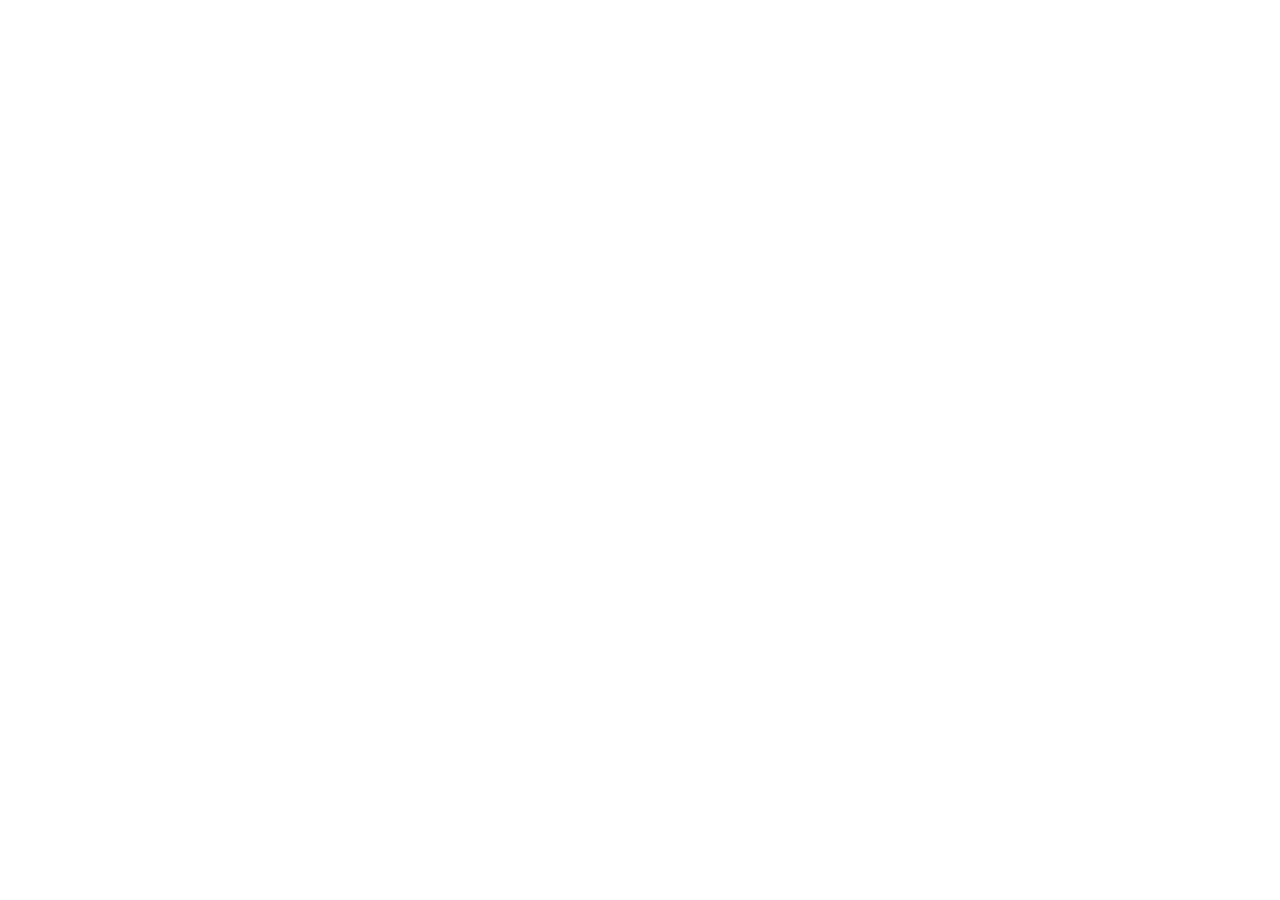
==== commit 3a5f4fa2: "Add files via upload" ====
--- a/index.html
+++ b/index.html
@@ -1,2 +1,4 @@
 <!doctype html>
-<html lang="ru"><head><meta charset="utf-8"><meta name="viewport" content="width=device-width,initial-scale=1"><meta name="theme-color" content="#faf7f5"><meta name="description" content="Помогаю вести бизнес-проекты и направления в стиле Kanban на стыке функций: продаж, маркетинга, продуктов, партнерств, подрядчиков, ИИ. "><title>Виктория Хотян — Руководитель бизнес-проектов</title><link rel="icon" type="image/svg+xml" href="./assets/favicon.svg"><link rel="stylesheet" href="./assets/site.css"></head><body><div id="cv-app"></div><noscript>Для переключения версий резюме включите JavaScript. / Enable JavaScript to view the CV.</noscript><script>window.CV_BASE="./";window.CV_INITIAL=1;</script><script src="./assets/data.js"></script><script src="./assets/app.js"></script></body></html>+<html lang="ru"><head><meta charset="utf-8"><meta name="viewport" content="width=device-width,initial-scale=1"><meta name="theme-color" content="#faf7f5"><meta name="description" content="Помогаю развивать бизнес, создавать и перестраивать направления и проекты.  
+Работаю внутри функций или на стыке функций: продаж, маркетинга, проектов, продуктов, партнерств, HRM, ИИ. 
+Правая рука топов в стиле Kanban."><title>Виктория Хотян — Руководитель направления / GTM</title><link rel="icon" type="image/svg+xml" href="./assets/favicon.svg"><link rel="stylesheet" href="./assets/site.css"></head><body><div id="cv-app"></div><noscript>Для переключения версий резюме включите JavaScript. / Enable JavaScript to view the CV.</noscript><script>window.CV_BASE="./";window.CV_INITIAL=2;</script><script src="./assets/data.js"></script><script src="./assets/app.js"></script></body></html>
